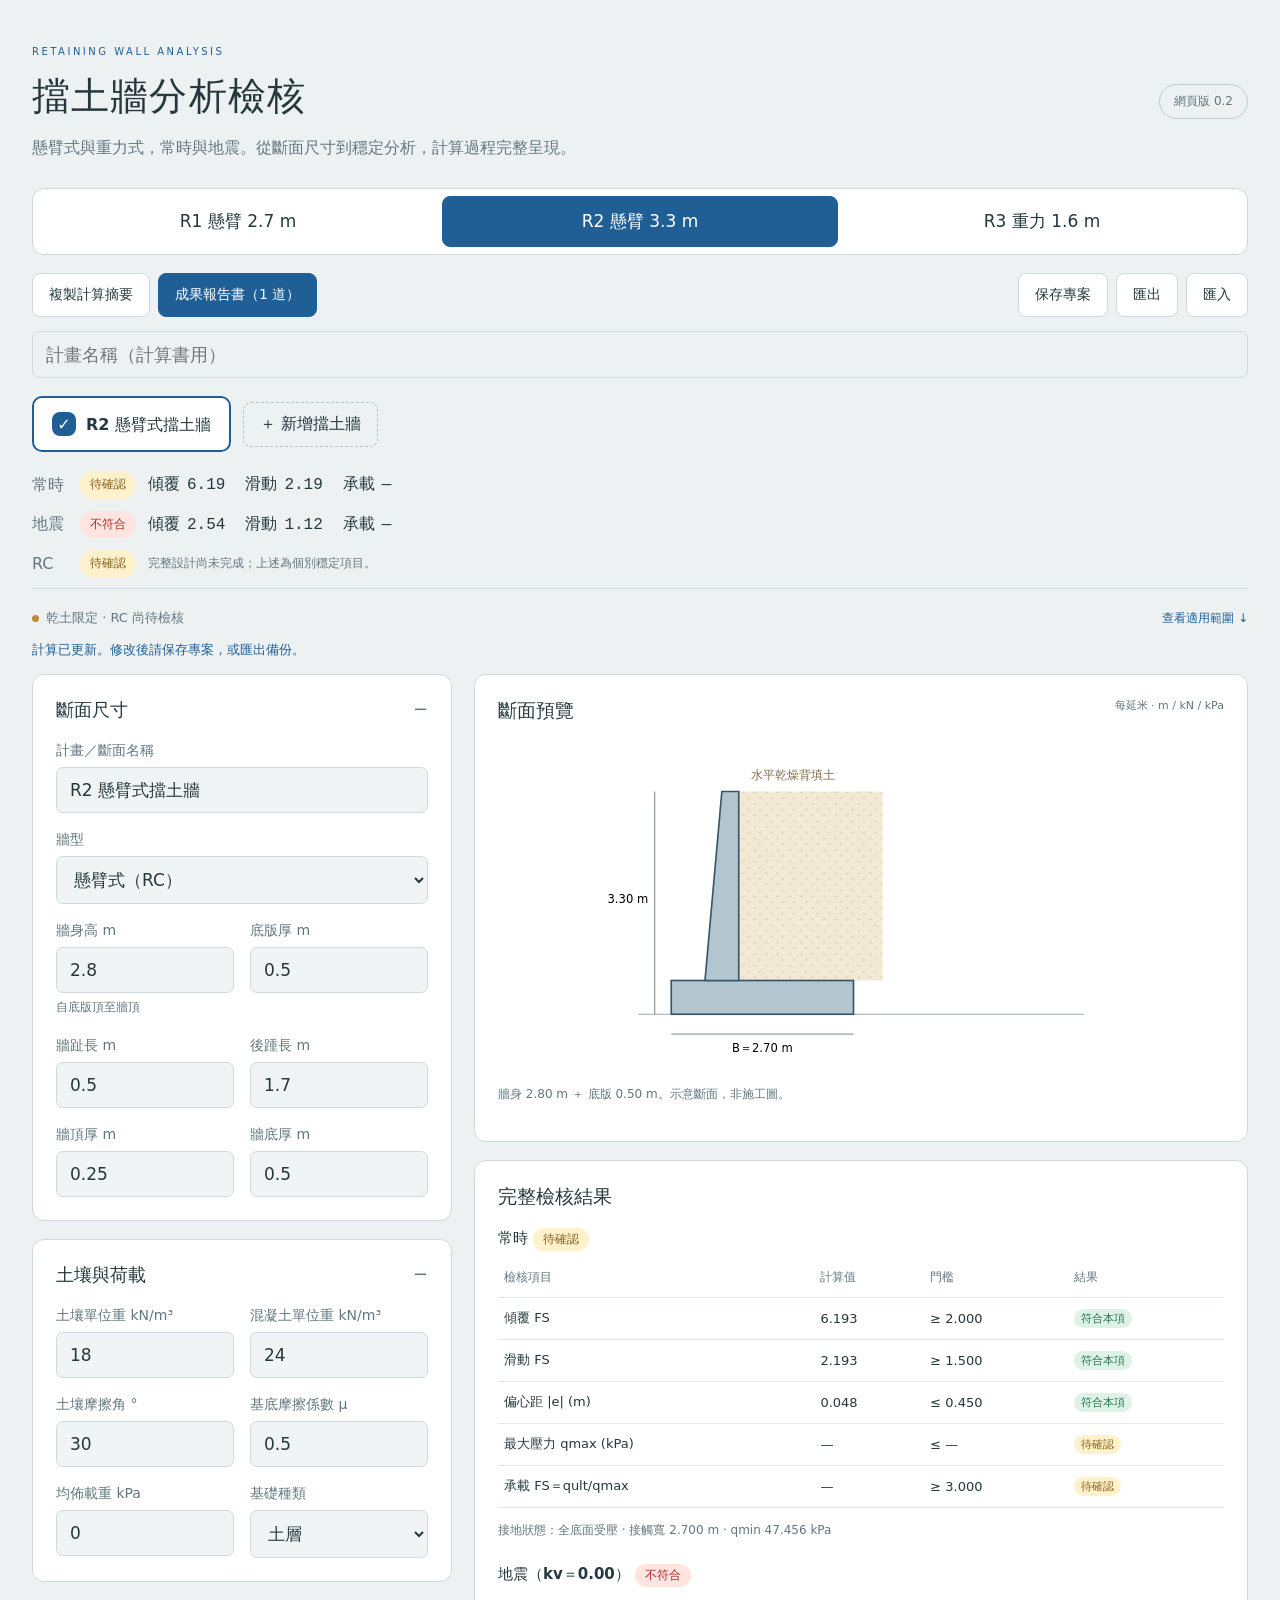
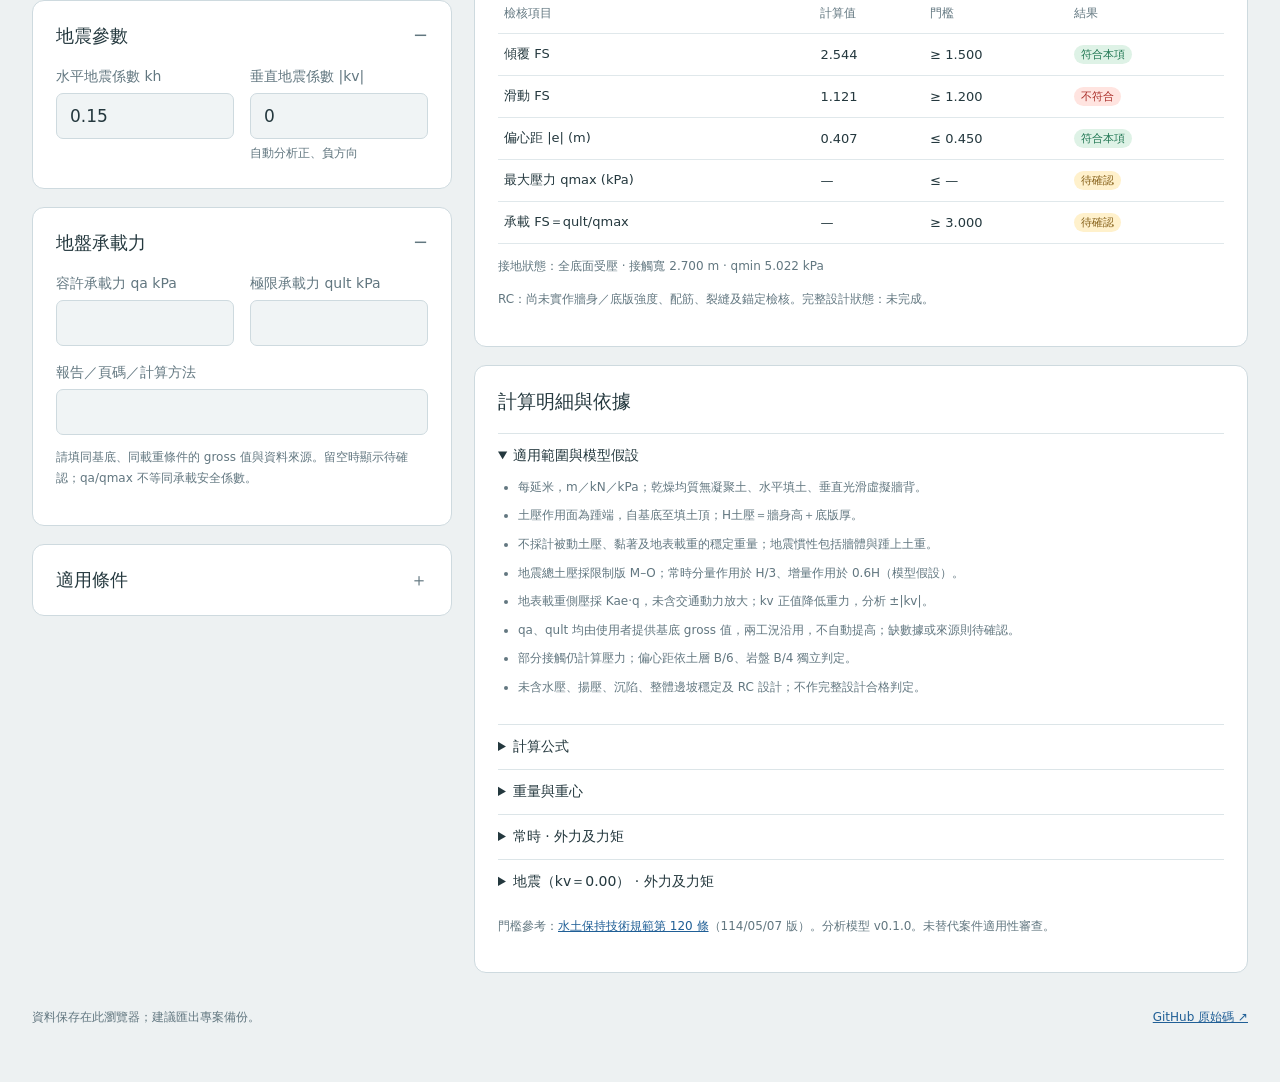
==== browser/index.html @ f776d481 "Add standalone browser app with calculation parity checks and printable reports" ====
<!doctype html>
<html lang="zh-Hant">
<head>
<meta charset="utf-8"><meta name="viewport" content="width=device-width,initial-scale=1">
<meta name="description" content="擋土牆分析檢核：懸臂式、重力式，常時及地震穩定分析。支援斷面預覽、專案保存與計算報告。">
<meta name="theme-color" content="#205f96"><title>擋土牆分析檢核</title><link rel="stylesheet" href="style.css">
</head>
<body>
<main>
<header><div><span class="eyebrow">RETAINING WALL ANALYSIS</span><h1>擋土牆分析檢核</h1><p>懸臂式與重力式，常時與地震。從斷面尺寸到穩定分析，計算過程完整呈現。</p></div><span class="version">網頁版 0.2</span></header>
<div id="workspace">
<nav id="tabs" aria-label="擋土牆斷面"></nav>
<section class="toolbar" aria-label="專案操作"><button id="copy">複製計算摘要</button><button id="report" class="primary">成果報告書（1 道）</button><span class="spacer"></span><button id="save">保存專案</button><button id="export">匯出</button><button id="import-button">匯入</button><input id="import" type="file" accept="application/json,.json" hidden></section>
<label class="project-label"><span class="sr-only">計畫名稱</span><input id="project" maxlength="200" placeholder="計畫名稱（計算書用）"></label>
<section class="sectionbar"><span id="selected-name">R2 懸臂式擋土牆</span><button id="add">＋ 新增擋土牆</button></section>
<section id="overview" aria-label="檢核摘要" aria-live="polite"></section>
<div class="model-note"><span class="dot"></span>乾土限定 · RC 尚待檢核 <button id="scope-link">查看適用範圍 ↓</button></div>
<p id="message" role="status"></p>
<div class="layout">
<section class="inputs" aria-label="輸入參數"><form id="form"></form></section>
<section class="output">
<article class="card drawing"><div class="cardhead"><h2>斷面預覽</h2><span>每延米 · m / kN / kPa</span></div><svg id="section" viewBox="0 0 600 400" role="img" aria-label="擋土牆斷面預覽"></svg><p id="geometry" class="footnote"></p></article>
<article class="card"><h2>完整檢核結果</h2><div id="results"></div></article>
<article class="card" id="scope"><h2>計算明細與依據</h2><div id="details"></div></article>
</section>
</div></div>
<section id="report-panel" hidden><div class="report-tools"><button id="back">← 返回分析</button><button id="print" class="primary">列印／另存 PDF</button></div><article id="report-document"></article></section>
<footer><span>資料保存在此瀏覽器；建議匯出專案備份。</span><a href="https://github.com/davida02617/-RetainingWall-Analysis" target="_blank" rel="noopener">GitHub 原始碼 ↗</a></footer>
<noscript>請啟用 JavaScript 才能執行分析。</noscript>
</main>
<script type="module" src="app.mjs"></script>
</body></html>
---- browser/style.css ----
:root{font-family:system-ui,-apple-system,"Microsoft JhengHei",sans-serif;color:#24383e;background:#edf1f2;--blue:#205f96;--muted:#627780;--border:#cedadf;font-synthesis:none}*{box-sizing:border-box}body{margin:0}main{max-width:1340px;margin:auto;padding:40px 32px}header{display:flex;justify-content:space-between;align-items:center;margin-bottom:26px}h1{font-family:Georgia,"Noto Serif TC","PMingLiU",serif;font-size:38px;letter-spacing:.03em;margin:12px 0}h2{font-size:19px;margin:0 0 18px}h3{font-size:17px}p{line-height:1.75}.eyebrow{font-size:10px;letter-spacing:2.5px;color:var(--blue)}header p{max-width:850px;color:var(--muted);margin:0;font-size:16px}.version{white-space:nowrap;border:1px solid #b9cdd4;padding:8px 14px;border-radius:30px;font-size:12px;color:var(--muted)}nav{display:flex;gap:6px;background:white;border:1px solid var(--border);border-radius:12px;padding:7px;overflow-x:auto}button{font:inherit;border:1px solid var(--border);border-radius:8px;background:white;color:inherit;cursor:pointer;padding:11px 16px;transition:background .15s;min-height:44px}button:hover{background:#e5eef4}button.active,button.primary{background:var(--blue);border-color:var(--blue);color:white}button.active:hover,button.primary:hover{background:#174e7c}nav button{white-space:nowrap;border-color:transparent;flex:1;font-size:17px;padding:13px 20px}button:disabled{opacity:.5;cursor:wait}.toolbar{display:flex;flex-wrap:wrap;gap:8px;margin:18px 0 14px}.spacer{flex:1}.toolbar button{font-size:14px}.project-label input{background:transparent;font-size:18px}.sectionbar{display:flex;align-items:center;gap:12px;flex-wrap:wrap;margin:18px 0}.sectionbar>span{font-weight:650;background:white;padding:14px 18px;border:2px solid var(--blue);border-radius:10px}.sectionbar>span:before{content:'✓';display:inline-grid;place-items:center;background:var(--blue);color:white;width:24px;height:24px;border-radius:8px;margin-right:10px}.sectionbar button{border:1px dashed #b1c4cd;background:transparent}.overview-row{display:flex;align-items:center;gap:12px;flex-wrap:wrap;line-height:1.8;font-size:16px;margin:10px 0}.overview-title{color:var(--muted);min-width:36px}.metrics{display:flex;gap:20px;flex-wrap:wrap}.metric b{font-family:ui-monospace,monospace;font-weight:500;margin-left:7px}.badge{border-radius:20px;padding:3px 10px;font-size:12px;display:inline-block;white-space:nowrap;font-weight:600}.pass{background:#def2e6;color:#1e7551}.fail{background:#ffe4e0;color:#a92d28}.pending,.unsupported{background:#fff1cc;color:#856019}.model-note{border-top:1px solid var(--border);padding:14px 0 0;color:var(--muted);font-size:13px;display:flex;align-items:center;gap:7px}.dot{background:#ba8c37;width:7px;height:7px;border-radius:50%}.model-note button{border:0;background:transparent;padding:0;margin-left:auto;min-height:30px;font-size:12px;color:var(--blue)}#message{font-size:13px;color:var(--blue);min-height:23px;margin:6px 0 12px}.layout{display:grid;grid-template-columns:minmax(330px,420px) minmax(0,1fr);gap:22px;align-items:start}.card,.input-group{background:white;border:1px solid var(--border);border-radius:12px;margin:0 0 18px;padding:23px}.input-group>summary{font-size:18px;font-weight:650;cursor:pointer;list-style:none;display:flex;justify-content:space-between}.input-group>summary:after{content:'＋';font-weight:400;color:var(--muted)}.input-group[open]>summary:after{content:'−'}.input-group[open]>summary{margin-bottom:20px}.fields{display:grid;grid-template-columns:1fr 1fr;gap:18px 16px}label{display:block;color:var(--muted);font-size:14px}label.wide{grid-column:1/-1}input,select{width:100%;padding:12px 13px;font:inherit;font-size:17px;color:#24383e;background:#f0f4f5;border:1px solid var(--border);border-radius:7px;min-height:46px}label input,label select{display:block;margin-top:7px}input:focus,select:focus,button:focus-visible,summary:focus-visible{outline:2px solid #4f8cb8;outline-offset:2px}small,.footnote{font-size:12px;color:var(--muted);line-height:1.8}.field-hint{display:block;margin-top:4px}.cardhead{display:flex;justify-content:space-between;gap:10px}.cardhead span{font-size:11px;color:var(--muted)}svg{width:100%;max-height:330px;display:block}table{width:100%;border-collapse:collapse;font-size:13px;font-variant-numeric:tabular-nums}td,th{text-align:left;border-bottom:1px solid #e0e8eb;padding:11px 6px}th{font-weight:500;color:var(--muted);font-size:12px}td .badge{font-size:11px;padding:2px 7px}.case{font-size:15px;font-weight:650;margin:22px 0 7px}.case:first-child{margin-top:0}.detail{border-top:1px solid #dce5e8;padding:13px 0}.detail>summary{cursor:pointer;font-size:14px}.detail pre{font-size:12px;white-space:pre-wrap;line-height:1.9;overflow-wrap:anywhere}.assumptions{padding-left:20px}.assumptions li{margin:7px 0}footer{display:flex;justify-content:space-between;gap:15px;flex-wrap:wrap;font-size:12px;color:var(--muted);padding:18px 0}a{color:var(--blue)}.sr-only{position:absolute;clip:rect(0,0,0,0);width:1px;height:1px;overflow:hidden}#report-document{background:white;border:1px solid var(--border);padding:36px;max-width:900px;margin:auto}.report-tools{display:flex;gap:10px;margin:0 auto 20px;max-width:900px}.report-block{margin:26px 0;break-inside:avoid}#report-document h2{font-size:24px}#report-document h3{border-bottom:2px solid #b3c8d1;padding-bottom:10px}.report-meta{font-size:13px;color:var(--muted)}[hidden]{display:none!important}@media(max-width:900px){main{padding:25px 20px}.layout{grid-template-columns:1fr 1.15fr;gap:15px}.card,.input-group{padding:18px}.version{display:none}}@media(max-width:720px){main{padding:22px 15px}header{margin-bottom:22px}h1{font-size:30px}header p{font-size:14px}.eyebrow{display:none}.layout{grid-template-columns:1fr}nav button{font-size:15px;padding:11px 9px}.toolbar button{font-size:13px;padding:10px 12px}.toolbar .spacer{display:none}.toolbar #save{margin-left:auto}.toolbar #copy,.toolbar #report{flex:1 0 auto}.sectionbar{gap:8px}.sectionbar>span{font-size:14px;padding:11px}.sectionbar button{font-size:14px;padding:10px}.overview-row{gap:8px;font-size:14px}.metrics{gap:12px}.metric b{margin-left:4px}#report-document{padding:20px 15px}.card,.input-group{padding:21px}.model-note{flex-wrap:wrap}.fields{gap:19px 14px}}@media(max-width:360px){.metrics{gap:8px;font-size:12px}.card,.input-group{padding:16px}.toolbar button{font-size:12px}}@media print{@page{size:A4;margin:15mm}body{background:white}main{padding:0;max-width:none}header,footer,.report-tools,#workspace{display:none!important}#report-panel{display:block!important}#report-document{border:0;padding:0;max-width:none}#report-document p{font-size:11px}table{font-size:11px}td,th{padding:7px 5px}h3{break-after:avoid}.report-block{break-inside:avoid}.badge{font-size:10px}a{color:inherit;text-decoration:none}}
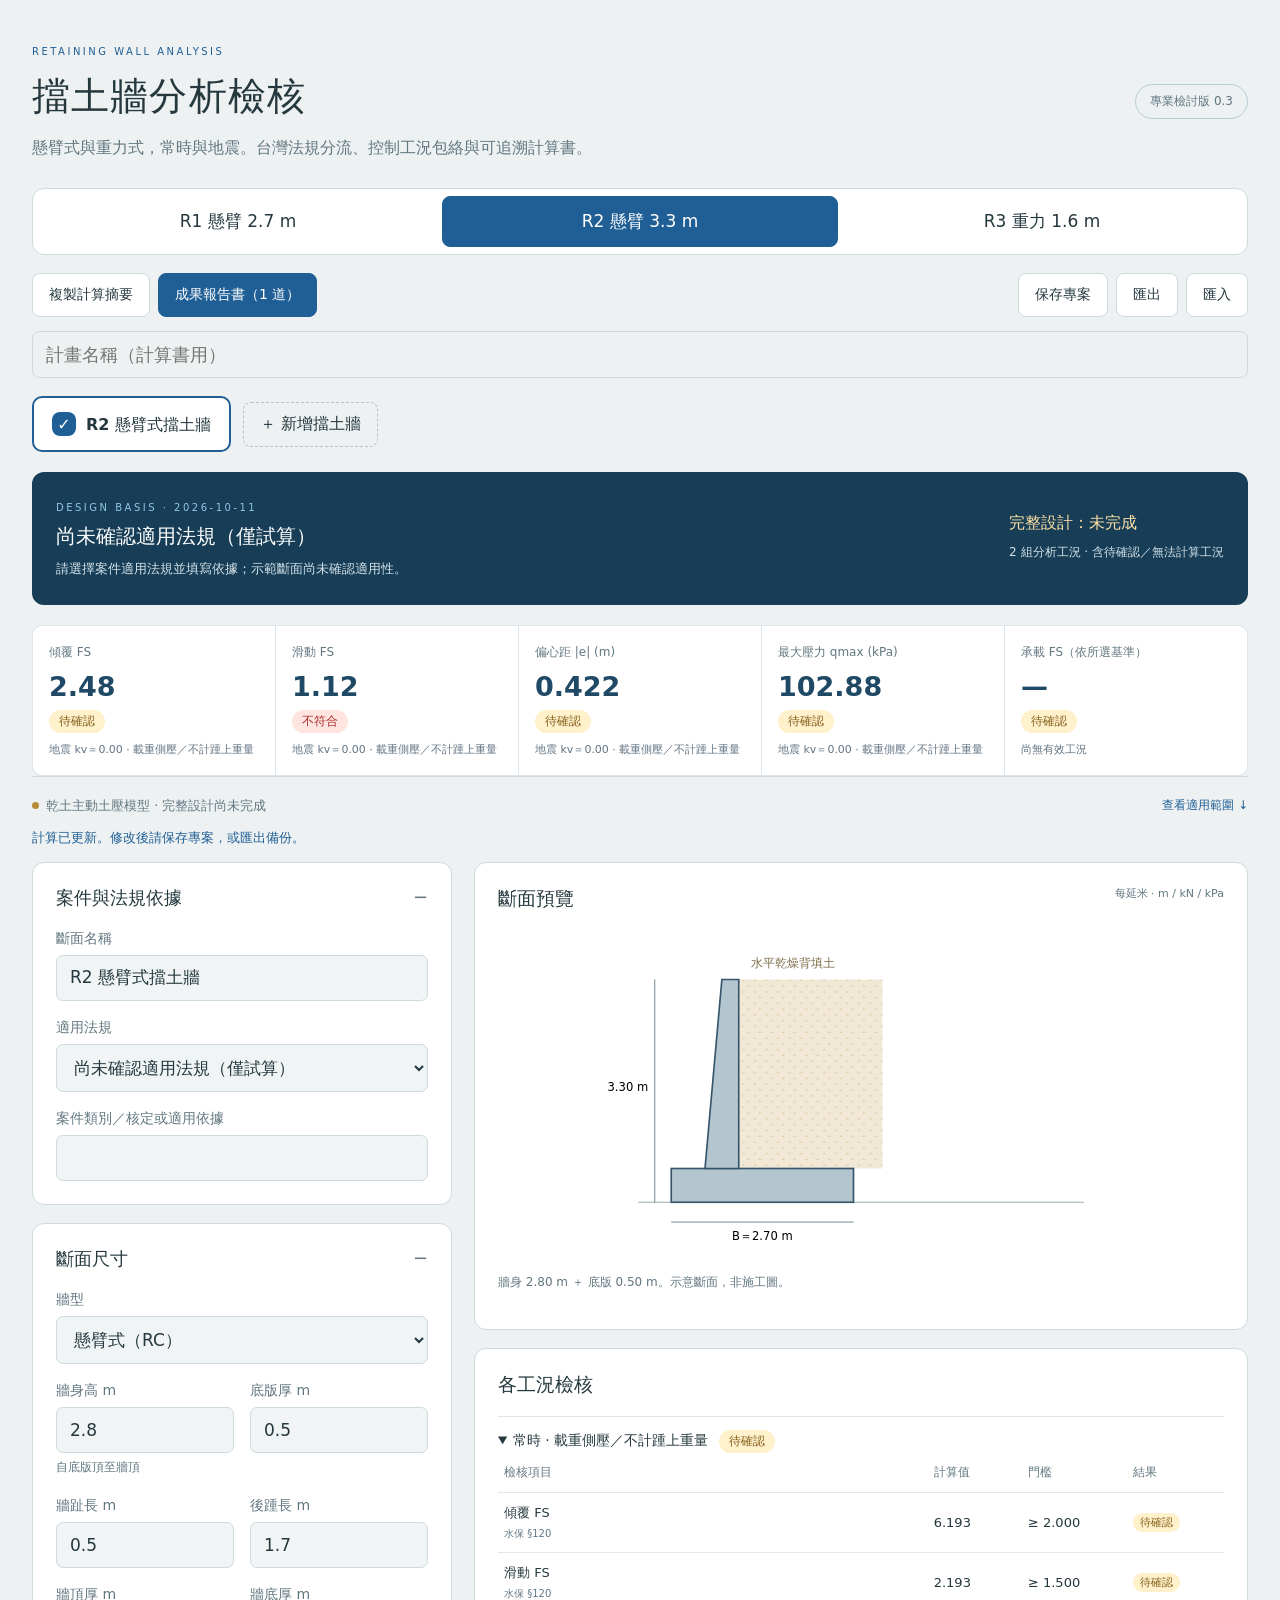
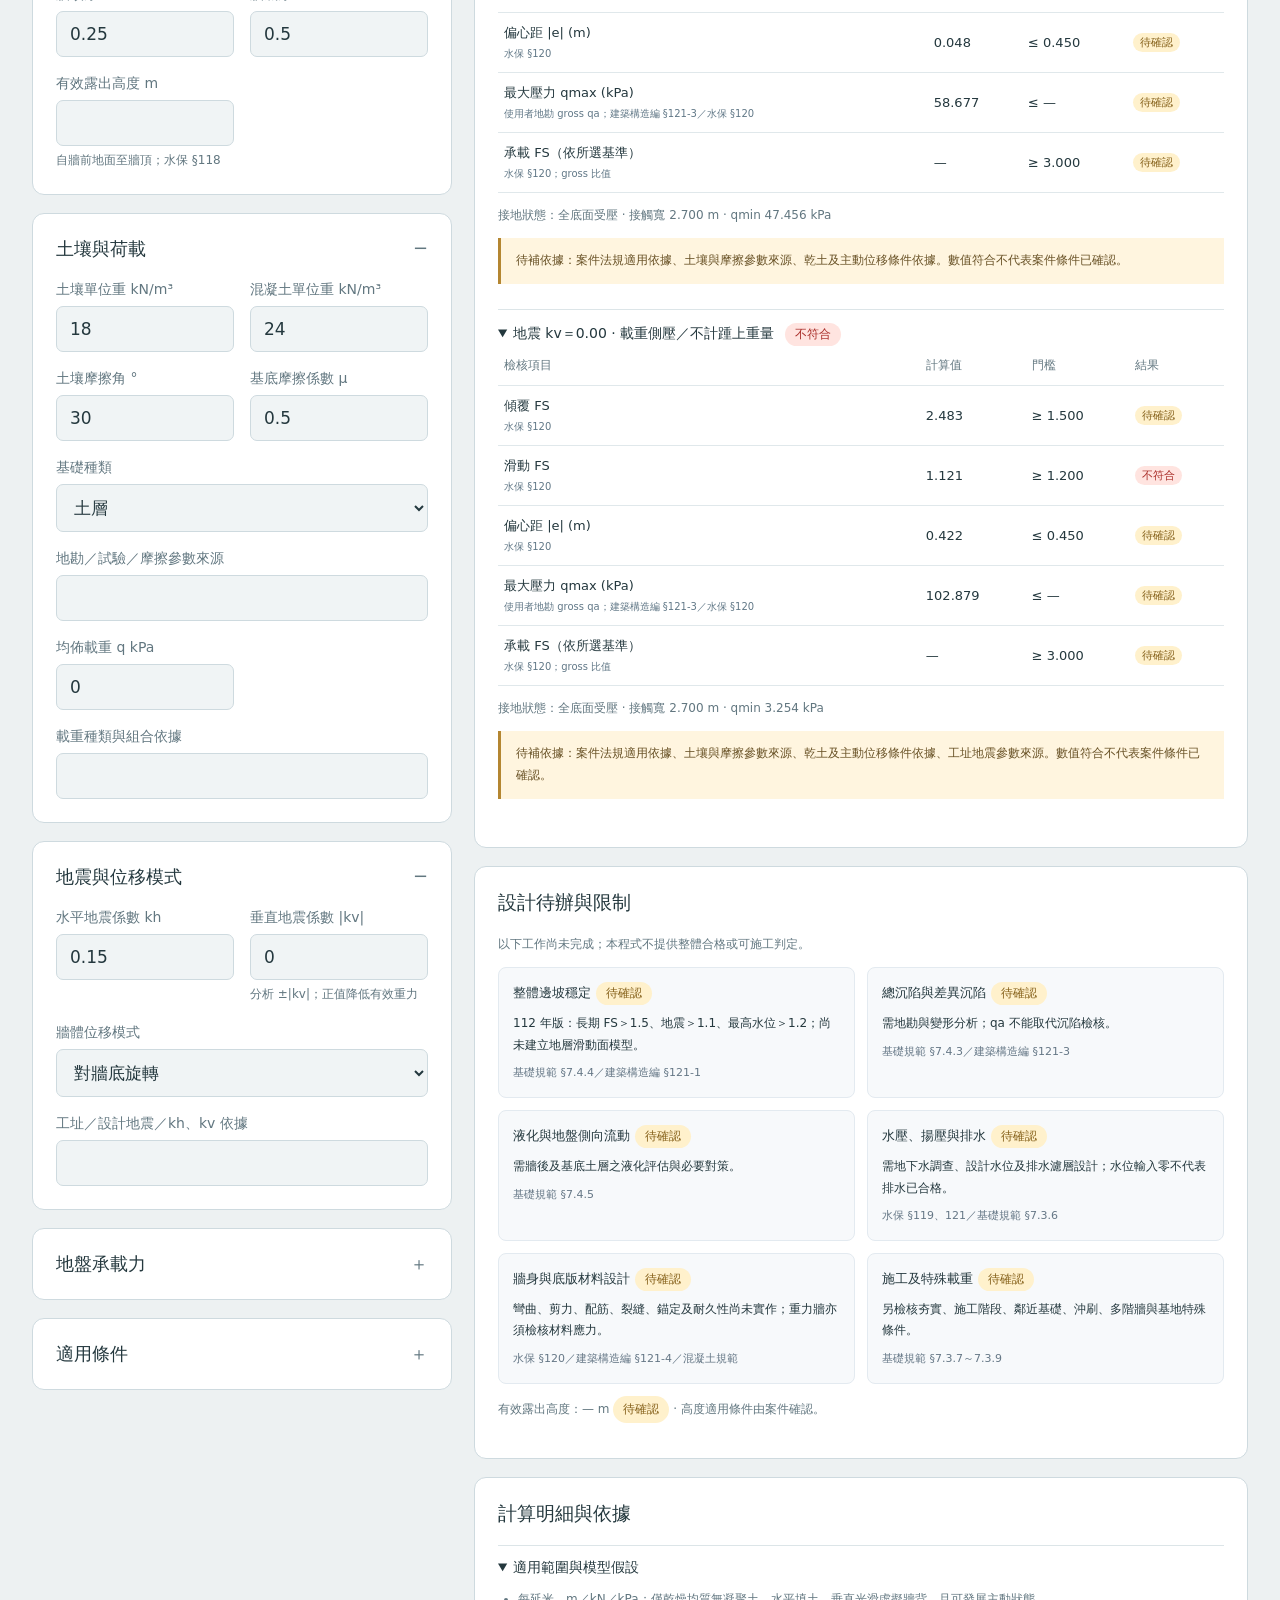
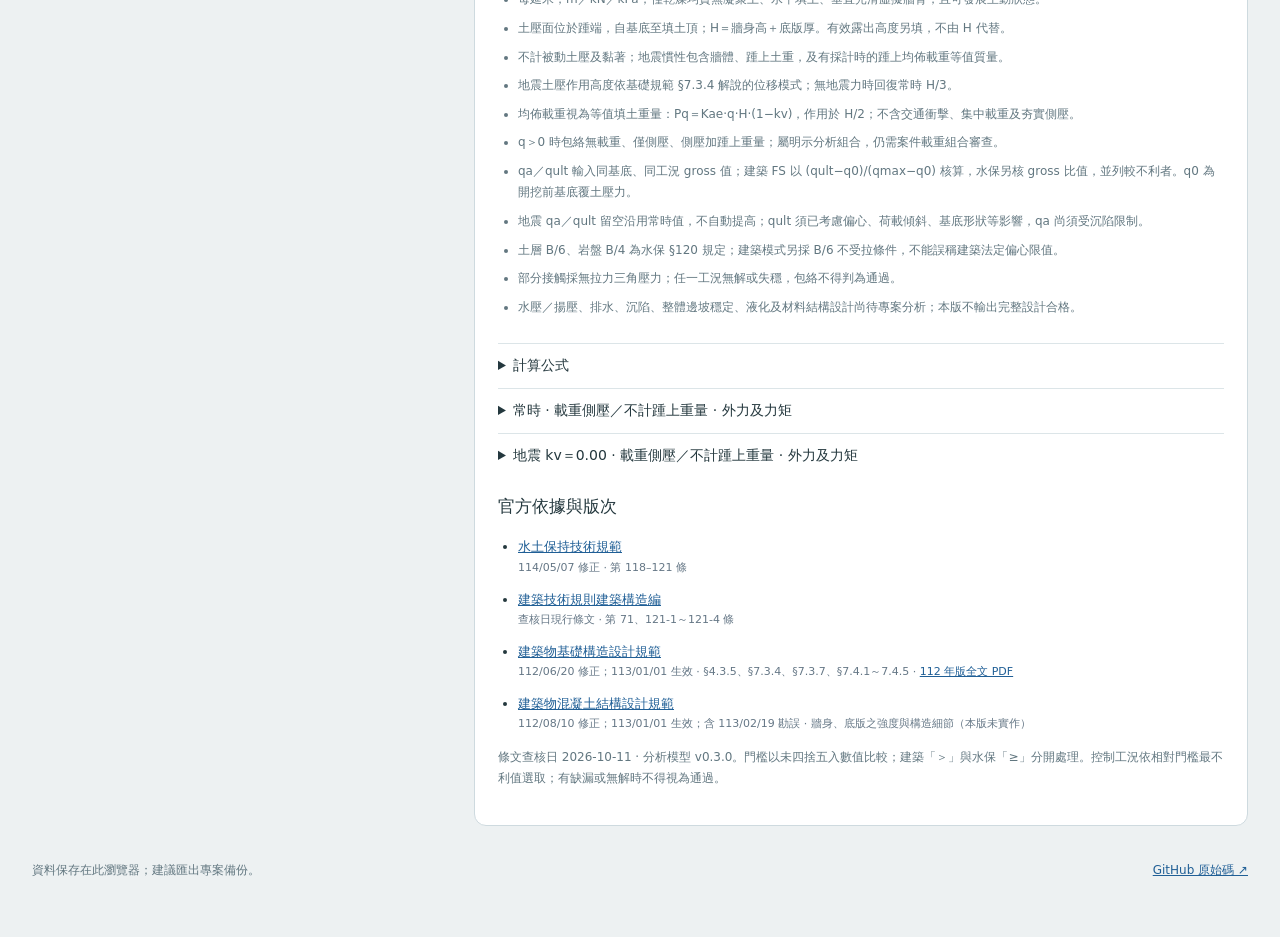
==== commit bd638e30: "Review Taiwan regulations and upgrade stability analysis to v0.3 Separate SWC and 112-year building " ====
--- a/browser/index.html
+++ b/browser/index.html
@@ -7,20 +7,22 @@
 </head>
 <body>
 <main>
-<header><div><span class="eyebrow">RETAINING WALL ANALYSIS</span><h1>擋土牆分析檢核</h1><p>懸臂式與重力式，常時與地震。從斷面尺寸到穩定分析，計算過程完整呈現。</p></div><span class="version">網頁版 0.2</span></header>
+<header><div><span class="eyebrow">RETAINING WALL ANALYSIS</span><h1>擋土牆分析檢核</h1><p>懸臂式與重力式，常時與地震。台灣法規分流、控制工況包絡與可追溯計算書。</p></div><span class="version">專業檢討版 0.3</span></header>
 <div id="workspace">
 <nav id="tabs" aria-label="擋土牆斷面"></nav>
 <section class="toolbar" aria-label="專案操作"><button id="copy">複製計算摘要</button><button id="report" class="primary">成果報告書（1 道）</button><span class="spacer"></span><button id="save">保存專案</button><button id="export">匯出</button><button id="import-button">匯入</button><input id="import" type="file" accept="application/json,.json" hidden></section>
 <label class="project-label"><span class="sr-only">計畫名稱</span><input id="project" maxlength="200" placeholder="計畫名稱（計算書用）"></label>
 <section class="sectionbar"><span id="selected-name">R2 懸臂式擋土牆</span><button id="add">＋ 新增擋土牆</button></section>
+<section id="regulation-summary" class="regulation-summary" aria-live="polite"></section>
 <section id="overview" aria-label="檢核摘要" aria-live="polite"></section>
-<div class="model-note"><span class="dot"></span>乾土限定 · RC 尚待檢核 <button id="scope-link">查看適用範圍 ↓</button></div>
+<div class="model-note"><span class="dot"></span>乾土主動土壓模型 · 完整設計尚未完成 <button id="scope-link">查看適用範圍 ↓</button></div>
 <p id="message" role="status"></p>
 <div class="layout">
 <section class="inputs" aria-label="輸入參數"><form id="form"></form></section>
 <section class="output">
 <article class="card drawing"><div class="cardhead"><h2>斷面預覽</h2><span>每延米 · m / kN / kPa</span></div><svg id="section" viewBox="0 0 600 400" role="img" aria-label="擋土牆斷面預覽"></svg><p id="geometry" class="footnote"></p></article>
-<article class="card"><h2>完整檢核結果</h2><div id="results"></div></article>
+<article class="card"><h2>各工況檢核</h2><div id="results"></div></article>
+<article class="card"><h2>設計待辦與限制</h2><div id="review-list"></div></article>
 <article class="card" id="scope"><h2>計算明細與依據</h2><div id="details"></div></article>
 </section>
 </div></div>
--- a/browser/style.css
+++ b/browser/style.css
@@ -1 +1,6 @@
 :root{font-family:system-ui,-apple-system,"Microsoft JhengHei",sans-serif;color:#24383e;background:#edf1f2;--blue:#205f96;--muted:#627780;--border:#cedadf;font-synthesis:none}*{box-sizing:border-box}body{margin:0}main{max-width:1340px;margin:auto;padding:40px 32px}header{display:flex;justify-content:space-between;align-items:center;margin-bottom:26px}h1{font-family:Georgia,"Noto Serif TC","PMingLiU",serif;font-size:38px;letter-spacing:.03em;margin:12px 0}h2{font-size:19px;margin:0 0 18px}h3{font-size:17px}p{line-height:1.75}.eyebrow{font-size:10px;letter-spacing:2.5px;color:var(--blue)}header p{max-width:850px;color:var(--muted);margin:0;font-size:16px}.version{white-space:nowrap;border:1px solid #b9cdd4;padding:8px 14px;border-radius:30px;font-size:12px;color:var(--muted)}nav{display:flex;gap:6px;background:white;border:1px solid var(--border);border-radius:12px;padding:7px;overflow-x:auto}button{font:inherit;border:1px solid var(--border);border-radius:8px;background:white;color:inherit;cursor:pointer;padding:11px 16px;transition:background .15s;min-height:44px}button:hover{background:#e5eef4}button.active,button.primary{background:var(--blue);border-color:var(--blue);color:white}button.active:hover,button.primary:hover{background:#174e7c}nav button{white-space:nowrap;border-color:transparent;flex:1;font-size:17px;padding:13px 20px}button:disabled{opacity:.5;cursor:wait}.toolbar{display:flex;flex-wrap:wrap;gap:8px;margin:18px 0 14px}.spacer{flex:1}.toolbar button{font-size:14px}.project-label input{background:transparent;font-size:18px}.sectionbar{display:flex;align-items:center;gap:12px;flex-wrap:wrap;margin:18px 0}.sectionbar>span{font-weight:650;background:white;padding:14px 18px;border:2px solid var(--blue);border-radius:10px}.sectionbar>span:before{content:'✓';display:inline-grid;place-items:center;background:var(--blue);color:white;width:24px;height:24px;border-radius:8px;margin-right:10px}.sectionbar button{border:1px dashed #b1c4cd;background:transparent}.overview-row{display:flex;align-items:center;gap:12px;flex-wrap:wrap;line-height:1.8;font-size:16px;margin:10px 0}.overview-title{color:var(--muted);min-width:36px}.metrics{display:flex;gap:20px;flex-wrap:wrap}.metric b{font-family:ui-monospace,monospace;font-weight:500;margin-left:7px}.badge{border-radius:20px;padding:3px 10px;font-size:12px;display:inline-block;white-space:nowrap;font-weight:600}.pass{background:#def2e6;color:#1e7551}.fail{background:#ffe4e0;color:#a92d28}.pending,.unsupported{background:#fff1cc;color:#856019}.model-note{border-top:1px solid var(--border);padding:14px 0 0;color:var(--muted);font-size:13px;display:flex;align-items:center;gap:7px}.dot{background:#ba8c37;width:7px;height:7px;border-radius:50%}.model-note button{border:0;background:transparent;padding:0;margin-left:auto;min-height:30px;font-size:12px;color:var(--blue)}#message{font-size:13px;color:var(--blue);min-height:23px;margin:6px 0 12px}.layout{display:grid;grid-template-columns:minmax(330px,420px) minmax(0,1fr);gap:22px;align-items:start}.card,.input-group{background:white;border:1px solid var(--border);border-radius:12px;margin:0 0 18px;padding:23px}.input-group>summary{font-size:18px;font-weight:650;cursor:pointer;list-style:none;display:flex;justify-content:space-between}.input-group>summary:after{content:'＋';font-weight:400;color:var(--muted)}.input-group[open]>summary:after{content:'−'}.input-group[open]>summary{margin-bottom:20px}.fields{display:grid;grid-template-columns:1fr 1fr;gap:18px 16px}label{display:block;color:var(--muted);font-size:14px}label.wide{grid-column:1/-1}input,select{width:100%;padding:12px 13px;font:inherit;font-size:17px;color:#24383e;background:#f0f4f5;border:1px solid var(--border);border-radius:7px;min-height:46px}label input,label select{display:block;margin-top:7px}input:focus,select:focus,button:focus-visible,summary:focus-visible{outline:2px solid #4f8cb8;outline-offset:2px}small,.footnote{font-size:12px;color:var(--muted);line-height:1.8}.field-hint{display:block;margin-top:4px}.cardhead{display:flex;justify-content:space-between;gap:10px}.cardhead span{font-size:11px;color:var(--muted)}svg{width:100%;max-height:330px;display:block}table{width:100%;border-collapse:collapse;font-size:13px;font-variant-numeric:tabular-nums}td,th{text-align:left;border-bottom:1px solid #e0e8eb;padding:11px 6px}th{font-weight:500;color:var(--muted);font-size:12px}td .badge{font-size:11px;padding:2px 7px}.case{font-size:15px;font-weight:650;margin:22px 0 7px}.case:first-child{margin-top:0}.detail{border-top:1px solid #dce5e8;padding:13px 0}.detail>summary{cursor:pointer;font-size:14px}.detail pre{font-size:12px;white-space:pre-wrap;line-height:1.9;overflow-wrap:anywhere}.assumptions{padding-left:20px}.assumptions li{margin:7px 0}footer{display:flex;justify-content:space-between;gap:15px;flex-wrap:wrap;font-size:12px;color:var(--muted);padding:18px 0}a{color:var(--blue)}.sr-only{position:absolute;clip:rect(0,0,0,0);width:1px;height:1px;overflow:hidden}#report-document{background:white;border:1px solid var(--border);padding:36px;max-width:900px;margin:auto}.report-tools{display:flex;gap:10px;margin:0 auto 20px;max-width:900px}.report-block{margin:26px 0;break-inside:avoid}#report-document h2{font-size:24px}#report-document h3{border-bottom:2px solid #b3c8d1;padding-bottom:10px}.report-meta{font-size:13px;color:var(--muted)}[hidden]{display:none!important}@media(max-width:900px){main{padding:25px 20px}.layout{grid-template-columns:1fr 1.15fr;gap:15px}.card,.input-group{padding:18px}.version{display:none}}@media(max-width:720px){main{padding:22px 15px}header{margin-bottom:22px}h1{font-size:30px}header p{font-size:14px}.eyebrow{display:none}.layout{grid-template-columns:1fr}nav button{font-size:15px;padding:11px 9px}.toolbar button{font-size:13px;padding:10px 12px}.toolbar .spacer{display:none}.toolbar #save{margin-left:auto}.toolbar #copy,.toolbar #report{flex:1 0 auto}.sectionbar{gap:8px}.sectionbar>span{font-size:14px;padding:11px}.sectionbar button{font-size:14px;padding:10px}.overview-row{gap:8px;font-size:14px}.metrics{gap:12px}.metric b{margin-left:4px}#report-document{padding:20px 15px}.card,.input-group{padding:21px}.model-note{flex-wrap:wrap}.fields{gap:19px 14px}}@media(max-width:360px){.metrics{gap:8px;font-size:12px}.card,.input-group{padding:16px}.toolbar button{font-size:12px}}@media print{@page{size:A4;margin:15mm}body{background:white}main{padding:0;max-width:none}header,footer,.report-tools,#workspace{display:none!important}#report-panel{display:block!important}#report-document{border:0;padding:0;max-width:none}#report-document p{font-size:11px}table{font-size:11px}td,th{padding:7px 5px}h3{break-after:avoid}.report-block{break-inside:avoid}.badge{font-size:10px}a{color:inherit;text-decoration:none}}
+/* Professional review: explicit design basis, governing cases and unresolved work. */
+.regulation-summary{display:flex;justify-content:space-between;gap:24px;background:#173e56;color:#fff;border-radius:12px;padding:24px;margin:20px 0}.regulation-summary h2{font-size:20px;margin:8px 0}.regulation-summary p{font-size:13px;color:#d3e1e9;margin:0;max-width:760px}.regulation-summary .eyebrow{color:#91c7e3}.review-state{min-width:185px;font-weight:700;align-self:center;color:#ffe0a5}.review-state small{display:block;font-size:12px;font-weight:400;color:#d3e1e9;margin-top:8px}#overview{display:grid;grid-template-columns:repeat(5,minmax(0,1fr));gap:1px;background:#dce5eb;border:1px solid #dce5eb;border-radius:10px;overflow:hidden}.envelope-item{background:#fff;display:flex;flex-direction:column;gap:8px;padding:16px}.envelope-item strong{font-size:27px;color:#204965;font-variant-numeric:tabular-nums}.envelope-item .badge{align-self:flex-start}.envelope-item small{font-size:11px;line-height:1.6;color:#627483}.basis{display:block;font-size:10px;line-height:1.5;color:#617887;margin-top:4px;max-width:300px}.review-warning{background:#fff5df;border-left:3px solid #b48631;padding:12px 15px;font-size:12px;line-height:1.8;color:#685125}.review-grid{display:grid;grid-template-columns:1fr 1fr;gap:12px}.review-grid>div{padding:14px;background:#f7f9fb;border:1px solid #e3eaf0;border-radius:8px}.review-grid h3{font-size:13px;margin:0 0 8px}.review-grid p{font-size:12px;line-height:1.8;margin:0 0 8px}.review-grid small,.reference-list small{display:block;font-size:11px;color:#657786;line-height:1.7}.reference-list{padding-left:20px;line-height:1.8;font-size:13px}.reference-list li{margin-bottom:10px}summary .badge{margin-left:6px}th,td{overflow-wrap:anywhere}#report-document a{color:#245576}#report-document .review-grid{grid-template-columns:1fr}#report-document section{break-inside:auto}#report-document table tr{break-inside:avoid}
+@media(max-width:1000px){#overview{grid-template-columns:repeat(3,minmax(0,1fr))}.regulation-summary{flex-direction:column;gap:12px}.review-state{align-self:flex-start}.review-grid{grid-template-columns:1fr}}
+@media(max-width:560px){#overview{grid-template-columns:repeat(2,minmax(0,1fr))}.envelope-item{padding:12px}.regulation-summary{padding:18px}.regulation-summary h2{font-size:17px}summary .badge{font-size:10px}}
+@media print{.review-warning{border:1px solid #9e834b;background:none}.review-grid>div{background:none;break-inside:avoid}.reference-list a[href]::after{content:' (' attr(href) ')';font-size:9px;overflow-wrap:anywhere}#report-document h3{break-after:avoid}}
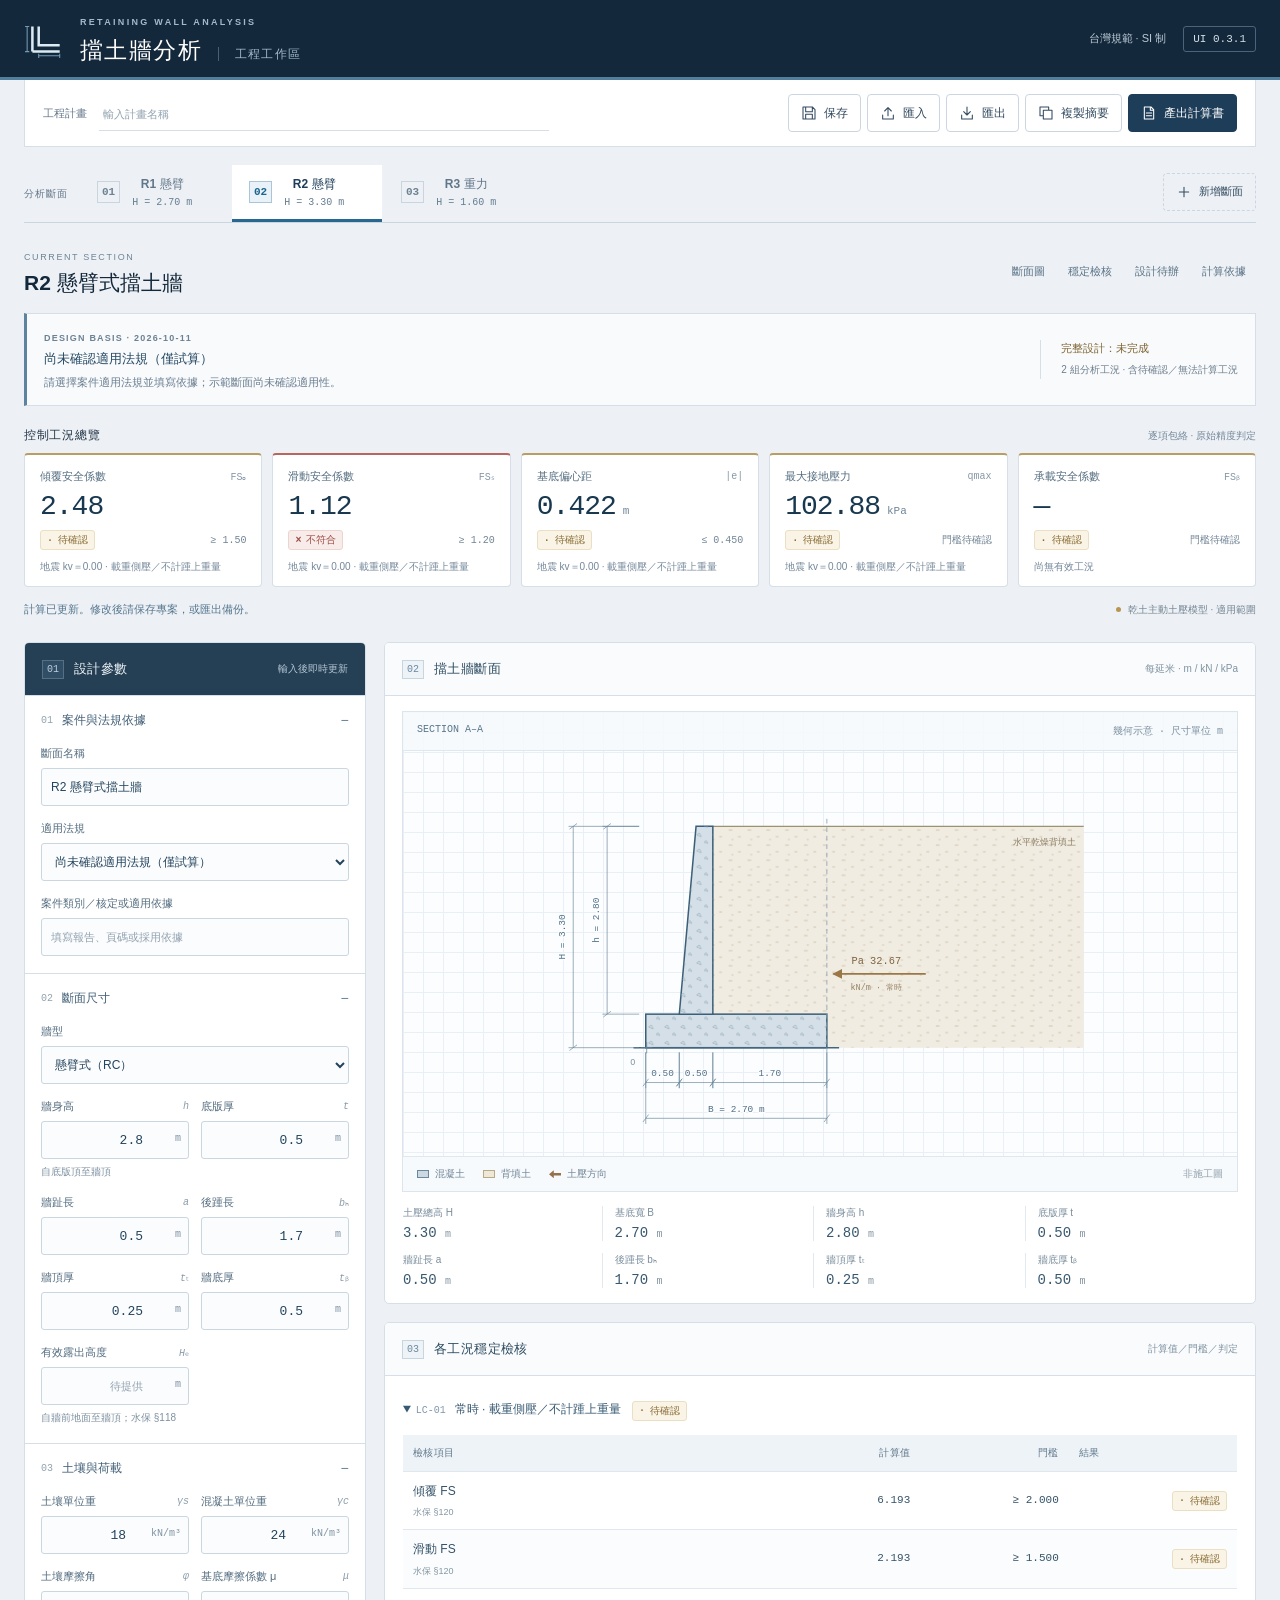
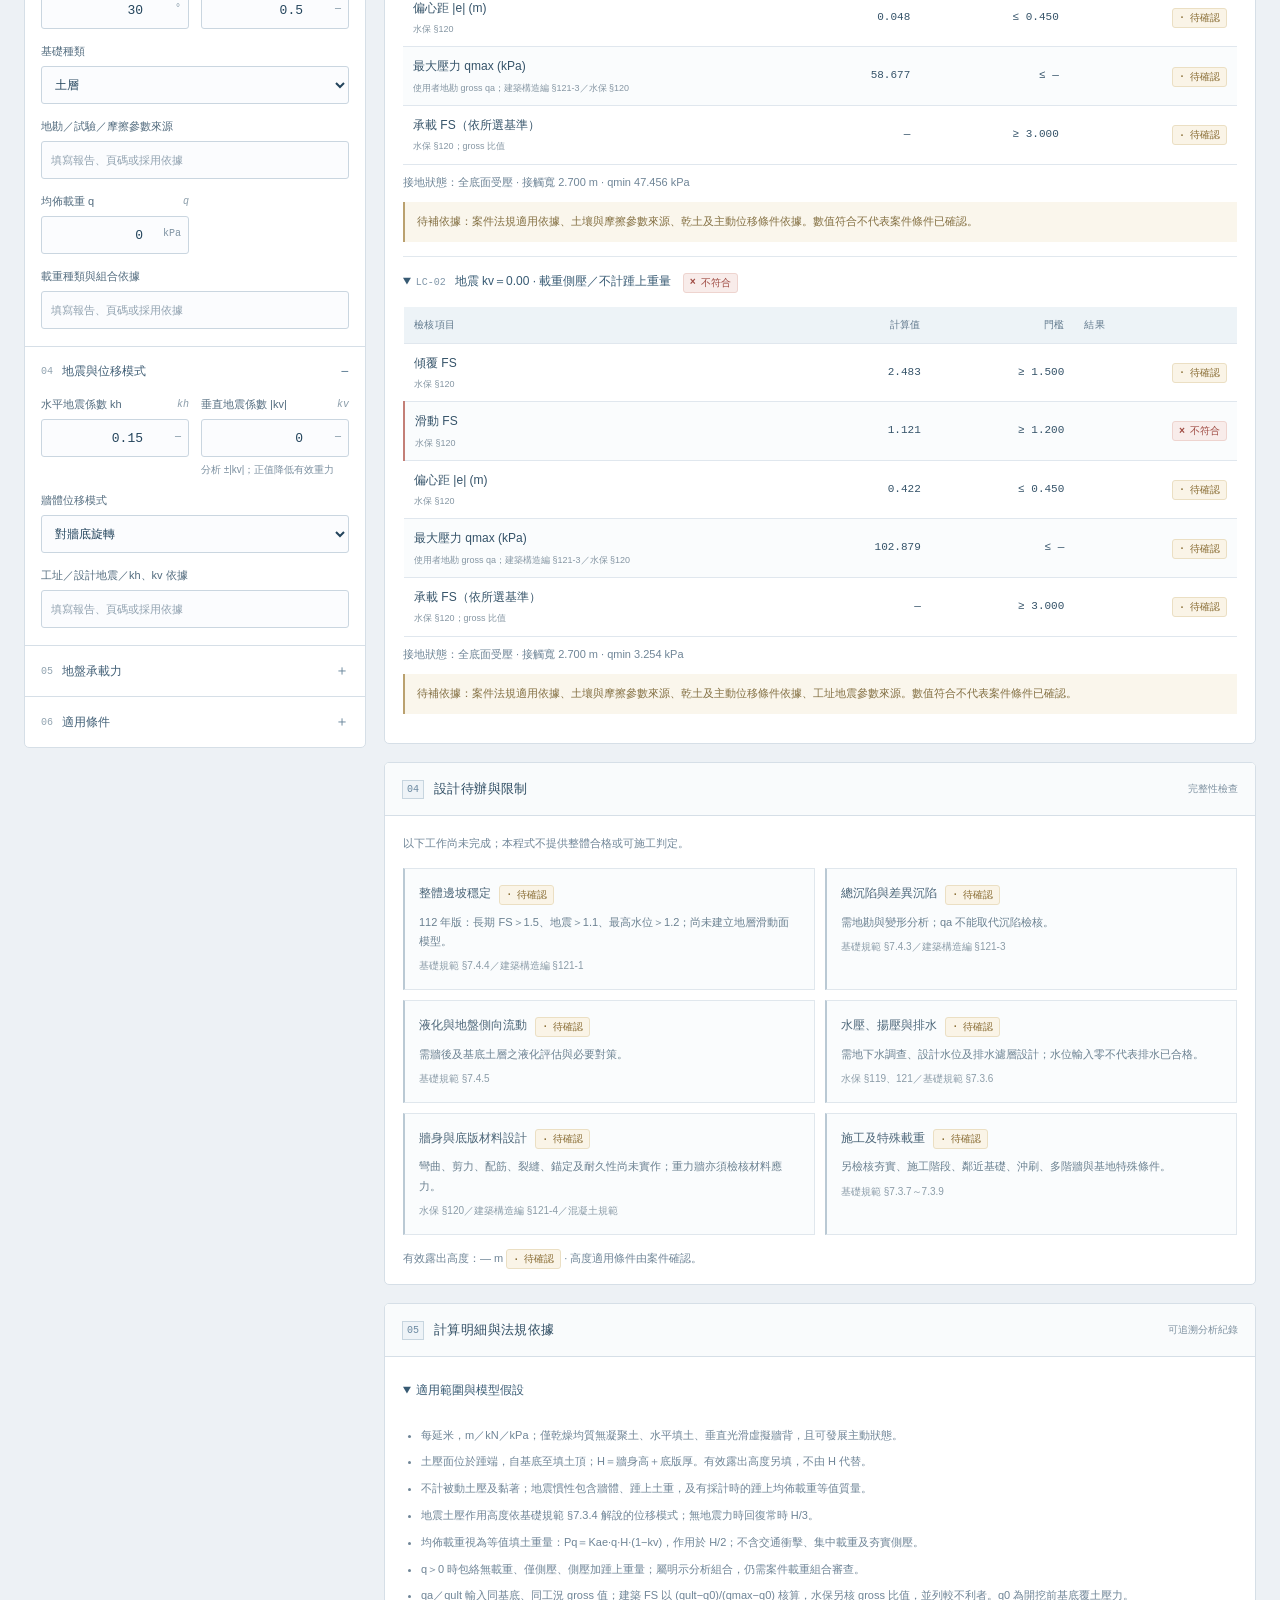
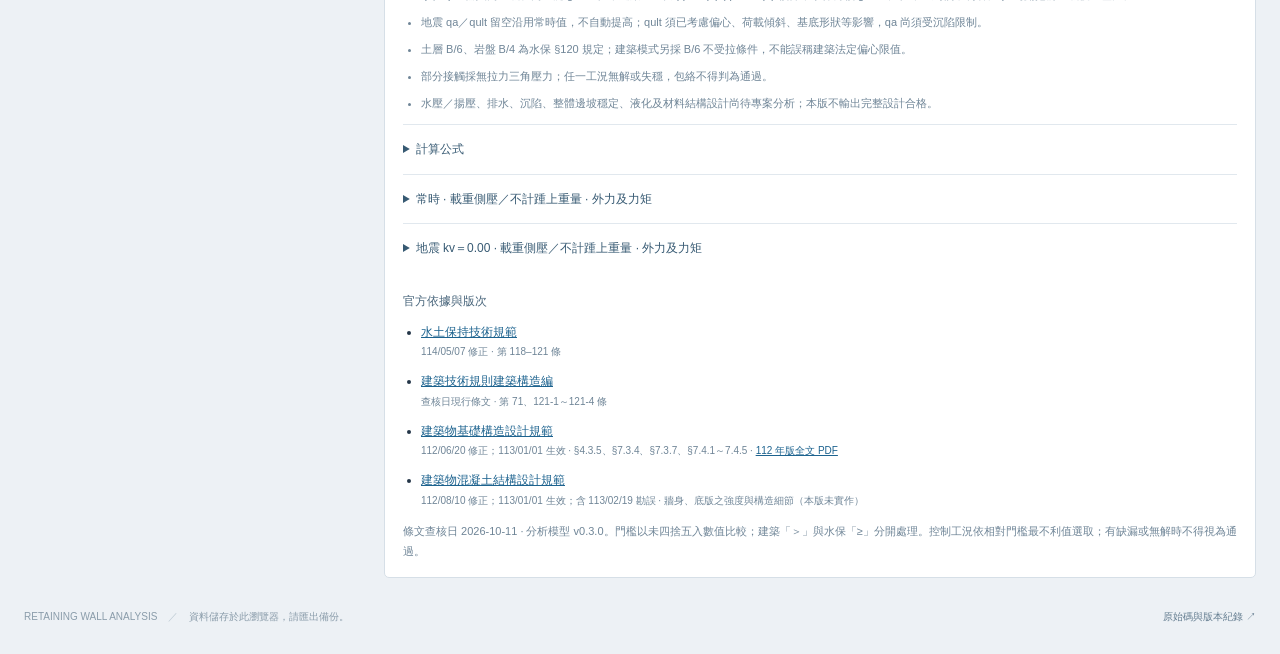
==== commit 479fe03b: "Refine UI into an engineering analysis workspace Add compact project tools, structured parameter fie" ====
--- a/browser/index.html
+++ b/browser/index.html
@@ -2,33 +2,49 @@
 <html lang="zh-Hant">
 <head>
 <meta charset="utf-8"><meta name="viewport" content="width=device-width,initial-scale=1">
-<meta name="description" content="擋土牆分析檢核：懸臂式、重力式，常時及地震穩定分析。支援斷面預覽、專案保存與計算報告。">
-<meta name="theme-color" content="#205f96"><title>擋土牆分析檢核</title><link rel="stylesheet" href="style.css">
+<meta name="description" content="擋土牆工程分析工作區：斷面尺寸、台灣法規依據、常時與地震穩定檢核及可追溯計算書。">
+<meta name="theme-color" content="#14283b"><title>擋土牆分析｜工程工作區</title><link rel="stylesheet" href="style.css">
 </head>
 <body>
+<a class="skip-link" href="#input-panel">跳至輸入參數</a>
+<svg class="icon-library" aria-hidden="true" xmlns="http://www.w3.org/2000/svg"><defs>
+<symbol id="i-save" viewBox="0 0 24 24"><path d="M5 3h12l4 4v14H3V3zM7 3v7h10V3M7 21v-7h10v7"/></symbol>
+<symbol id="i-report" viewBox="0 0 24 24"><path d="M5 3h10l4 4v14H5zM14 3v5h5M8 12h8M8 16h8"/></symbol>
+<symbol id="i-out" viewBox="0 0 24 24"><path d="M12 3v12m-5-5 5 5 5-5M4 15v6h16v-6"/></symbol>
+<symbol id="i-in" viewBox="0 0 24 24"><path d="M12 16V4m-5 5 5-5 5 5M4 15v6h16v-6"/></symbol>
+<symbol id="i-copy" viewBox="0 0 24 24"><path d="M8 8h13v13H8zM16 8V3H3v13h5"/></symbol>
+<symbol id="i-plus" viewBox="0 0 24 24"><path d="M12 5v14M5 12h14"/></symbol>
+</defs></svg>
+<header class="app-header">
+<div class="brand"><svg class="brand-mark" viewBox="0 0 40 40" aria-hidden="true"><path d="M8 32h26M8 8v24M14 8v18h20"/><path class="brand-dim" d="M3 8v24M1 8h4M1 32h4M14 36h20M14 34v4M34 34v4"/></svg><div><span class="eyebrow">RETAINING WALL ANALYSIS</span><h1>擋土牆分析<span>工程工作區</span></h1></div></div>
+<div class="header-meta"><span>台灣規範 · SI 制</span><span class="version">UI 0.3.1</span></div>
+</header>
 <main>
-<header><div><span class="eyebrow">RETAINING WALL ANALYSIS</span><h1>擋土牆分析檢核</h1><p>懸臂式與重力式，常時與地震。台灣法規分流、控制工況包絡與可追溯計算書。</p></div><span class="version">專業檢討版 0.3</span></header>
 <div id="workspace">
-<nav id="tabs" aria-label="擋土牆斷面"></nav>
-<section class="toolbar" aria-label="專案操作"><button id="copy">複製計算摘要</button><button id="report" class="primary">成果報告書（1 道）</button><span class="spacer"></span><button id="save">保存專案</button><button id="export">匯出</button><button id="import-button">匯入</button><input id="import" type="file" accept="application/json,.json" hidden></section>
-<label class="project-label"><span class="sr-only">計畫名稱</span><input id="project" maxlength="200" placeholder="計畫名稱（計算書用）"></label>
-<section class="sectionbar"><span id="selected-name">R2 懸臂式擋土牆</span><button id="add">＋ 新增擋土牆</button></section>
-<section id="regulation-summary" class="regulation-summary" aria-live="polite"></section>
+<section class="commandbar" aria-label="專案操作">
+<label class="project-label"><span>工程計畫</span><input id="project" maxlength="200" placeholder="輸入計畫名稱" autocomplete="off"></label>
+<div class="toolbar"><button id="save"><svg class="icon"><use href="#i-save"/></svg>保存</button><button id="import-button"><svg class="icon"><use href="#i-in"/></svg>匯入</button><button id="export"><svg class="icon"><use href="#i-out"/></svg>匯出</button><button id="copy" title="複製計算摘要"><svg class="icon"><use href="#i-copy"/></svg><span>複製摘要</span></button><button id="report" class="primary"><svg class="icon"><use href="#i-report"/></svg>產出計算書</button><input id="import" type="file" accept="application/json,.json" hidden></div>
+</section>
+<div class="section-tabs"><span class="rail-label">分析斷面</span><nav id="tabs" aria-label="擋土牆斷面"></nav><button id="add" title="新增擋土牆斷面"><svg class="icon"><use href="#i-plus"/></svg><span>新增斷面</span></button></div>
+<div class="workspace-title"><div><span class="section-tag">CURRENT SECTION</span><h2 id="selected-name">R2 懸臂式擋土牆</h2></div><nav class="jump-nav" aria-label="工作區導覽"><a href="#drawing-panel">斷面圖</a><a href="#results-panel">穩定檢核</a><a href="#review-panel">設計待辦</a><a href="#scope">計算依據</a></nav></div>
+<section id="regulation-summary" class="regulation-summary" aria-label="案件設計依據"></section>
+<div class="overview-head"><h2>控制工況總覽</h2><span>逐項包絡 · 原始精度判定</span></div>
 <section id="overview" aria-label="檢核摘要" aria-live="polite"></section>
-<div class="model-note"><span class="dot"></span>乾土主動土壓模型 · 完整設計尚未完成 <button id="scope-link">查看適用範圍 ↓</button></div>
-<p id="message" role="status"></p>
+<div class="statusbar"><p id="message" role="status"></p><button id="scope-link"><span class="dot"></span>乾土主動土壓模型 · 適用範圍</button></div>
 <div class="layout">
-<section class="inputs" aria-label="輸入參數"><form id="form"></form></section>
-<section class="output">
-<article class="card drawing"><div class="cardhead"><h2>斷面預覽</h2><span>每延米 · m / kN / kPa</span></div><svg id="section" viewBox="0 0 600 400" role="img" aria-label="擋土牆斷面預覽"></svg><p id="geometry" class="footnote"></p></article>
-<article class="card"><h2>各工況檢核</h2><div id="results"></div></article>
-<article class="card"><h2>設計待辦與限制</h2><div id="review-list"></div></article>
-<article class="card" id="scope"><h2>計算明細與依據</h2><div id="details"></div></article>
+<aside class="inputs" id="input-panel" aria-label="輸入參數"><div class="panel-heading"><div><span class="section-number">01</span><h2>設計參數</h2></div><span>輸入後即時更新</span></div><form id="form"></form></aside>
+<section class="output" aria-label="分析成果">
+<article class="card drawing" id="drawing-panel"><div class="panel-heading"><div><span class="section-number">02</span><h2>擋土牆斷面</h2></div><span>每延米 · m / kN / kPa</span></div><div class="drawing-sheet"><div class="drawing-title"><span>SECTION A–A</span><span>幾何示意 · 尺寸單位 m</span></div><svg id="section" viewBox="0 0 640 430" role="img" aria-label="擋土牆斷面、牆身及底版尺寸標註"></svg><div class="drawing-legend"><span><i class="legend-concrete"></i>混凝土</span><span><i class="legend-soil"></i>背填土</span><span><i class="legend-force"></i>土壓方向</span><span>非施工圖</span></div></div><div id="geometry" class="geometry-strip"></div></article>
+<article class="card" id="results-panel"><div class="panel-heading"><div><span class="section-number">03</span><h2>各工況穩定檢核</h2></div><span>計算值／門檻／判定</span></div><div class="panel-body" id="results"></div></article>
+<article class="card" id="review-panel"><div class="panel-heading"><div><span class="section-number">04</span><h2>設計待辦與限制</h2></div><span>完整性檢查</span></div><div class="panel-body" id="review-list"></div></article>
+<article class="card" id="scope"><div class="panel-heading"><div><span class="section-number">05</span><h2>計算明細與法規依據</h2></div><span>可追溯分析紀錄</span></div><div class="panel-body" id="details"></div></article>
 </section>
-</div></div>
-<section id="report-panel" hidden><div class="report-tools"><button id="back">← 返回分析</button><button id="print" class="primary">列印／另存 PDF</button></div><article id="report-document"></article></section>
-<footer><span>資料保存在此瀏覽器；建議匯出專案備份。</span><a href="https://github.com/davida02617/-RetainingWall-Analysis" target="_blank" rel="noopener">GitHub 原始碼 ↗</a></footer>
+</div>
+</div>
+<section id="report-panel" hidden><div class="report-tools"><button id="back">← 返回工程工作區</button><button id="print" class="primary"><svg class="icon"><use href="#i-report"/></svg>列印／另存 PDF</button></div><article id="report-document"></article></section>
+<footer><span>RETAINING WALL ANALYSIS <b>／</b> 資料儲存於此瀏覽器，請匯出備份。</span><a href="https://github.com/davida02617/-RetainingWall-Analysis" target="_blank" rel="noopener">原始碼與版本紀錄 ↗</a></footer>
 <noscript>請啟用 JavaScript 才能執行分析。</noscript>
 </main>
 <script type="module" src="app.mjs"></script>
-</body></html>
+</body>
+</html>
--- a/browser/style.css
+++ b/browser/style.css
@@ -1,6 +1,9 @@
-:root{font-family:system-ui,-apple-system,"Microsoft JhengHei",sans-serif;color:#24383e;background:#edf1f2;--blue:#205f96;--muted:#627780;--border:#cedadf;font-synthesis:none}*{box-sizing:border-box}body{margin:0}main{max-width:1340px;margin:auto;padding:40px 32px}header{display:flex;justify-content:space-between;align-items:center;margin-bottom:26px}h1{font-family:Georgia,"Noto Serif TC","PMingLiU",serif;font-size:38px;letter-spacing:.03em;margin:12px 0}h2{font-size:19px;margin:0 0 18px}h3{font-size:17px}p{line-height:1.75}.eyebrow{font-size:10px;letter-spacing:2.5px;color:var(--blue)}header p{max-width:850px;color:var(--muted);margin:0;font-size:16px}.version{white-space:nowrap;border:1px solid #b9cdd4;padding:8px 14px;border-radius:30px;font-size:12px;color:var(--muted)}nav{display:flex;gap:6px;background:white;border:1px solid var(--border);border-radius:12px;padding:7px;overflow-x:auto}button{font:inherit;border:1px solid var(--border);border-radius:8px;background:white;color:inherit;cursor:pointer;padding:11px 16px;transition:background .15s;min-height:44px}button:hover{background:#e5eef4}button.active,button.primary{background:var(--blue);border-color:var(--blue);color:white}button.active:hover,button.primary:hover{background:#174e7c}nav button{white-space:nowrap;border-color:transparent;flex:1;font-size:17px;padding:13px 20px}button:disabled{opacity:.5;cursor:wait}.toolbar{display:flex;flex-wrap:wrap;gap:8px;margin:18px 0 14px}.spacer{flex:1}.toolbar button{font-size:14px}.project-label input{background:transparent;font-size:18px}.sectionbar{display:flex;align-items:center;gap:12px;flex-wrap:wrap;margin:18px 0}.sectionbar>span{font-weight:650;background:white;padding:14px 18px;border:2px solid var(--blue);border-radius:10px}.sectionbar>span:before{content:'✓';display:inline-grid;place-items:center;background:var(--blue);color:white;width:24px;height:24px;border-radius:8px;margin-right:10px}.sectionbar button{border:1px dashed #b1c4cd;background:transparent}.overview-row{display:flex;align-items:center;gap:12px;flex-wrap:wrap;line-height:1.8;font-size:16px;margin:10px 0}.overview-title{color:var(--muted);min-width:36px}.metrics{display:flex;gap:20px;flex-wrap:wrap}.metric b{font-family:ui-monospace,monospace;font-weight:500;margin-left:7px}.badge{border-radius:20px;padding:3px 10px;font-size:12px;display:inline-block;white-space:nowrap;font-weight:600}.pass{background:#def2e6;color:#1e7551}.fail{background:#ffe4e0;color:#a92d28}.pending,.unsupported{background:#fff1cc;color:#856019}.model-note{border-top:1px solid var(--border);padding:14px 0 0;color:var(--muted);font-size:13px;display:flex;align-items:center;gap:7px}.dot{background:#ba8c37;width:7px;height:7px;border-radius:50%}.model-note button{border:0;background:transparent;padding:0;margin-left:auto;min-height:30px;font-size:12px;color:var(--blue)}#message{font-size:13px;color:var(--blue);min-height:23px;margin:6px 0 12px}.layout{display:grid;grid-template-columns:minmax(330px,420px) minmax(0,1fr);gap:22px;align-items:start}.card,.input-group{background:white;border:1px solid var(--border);border-radius:12px;margin:0 0 18px;padding:23px}.input-group>summary{font-size:18px;font-weight:650;cursor:pointer;list-style:none;display:flex;justify-content:space-between}.input-group>summary:after{content:'＋';font-weight:400;color:var(--muted)}.input-group[open]>summary:after{content:'−'}.input-group[open]>summary{margin-bottom:20px}.fields{display:grid;grid-template-columns:1fr 1fr;gap:18px 16px}label{display:block;color:var(--muted);font-size:14px}label.wide{grid-column:1/-1}input,select{width:100%;padding:12px 13px;font:inherit;font-size:17px;color:#24383e;background:#f0f4f5;border:1px solid var(--border);border-radius:7px;min-height:46px}label input,label select{display:block;margin-top:7px}input:focus,select:focus,button:focus-visible,summary:focus-visible{outline:2px solid #4f8cb8;outline-offset:2px}small,.footnote{font-size:12px;color:var(--muted);line-height:1.8}.field-hint{display:block;margin-top:4px}.cardhead{display:flex;justify-content:space-between;gap:10px}.cardhead span{font-size:11px;color:var(--muted)}svg{width:100%;max-height:330px;display:block}table{width:100%;border-collapse:collapse;font-size:13px;font-variant-numeric:tabular-nums}td,th{text-align:left;border-bottom:1px solid #e0e8eb;padding:11px 6px}th{font-weight:500;color:var(--muted);font-size:12px}td .badge{font-size:11px;padding:2px 7px}.case{font-size:15px;font-weight:650;margin:22px 0 7px}.case:first-child{margin-top:0}.detail{border-top:1px solid #dce5e8;padding:13px 0}.detail>summary{cursor:pointer;font-size:14px}.detail pre{font-size:12px;white-space:pre-wrap;line-height:1.9;overflow-wrap:anywhere}.assumptions{padding-left:20px}.assumptions li{margin:7px 0}footer{display:flex;justify-content:space-between;gap:15px;flex-wrap:wrap;font-size:12px;color:var(--muted);padding:18px 0}a{color:var(--blue)}.sr-only{position:absolute;clip:rect(0,0,0,0);width:1px;height:1px;overflow:hidden}#report-document{background:white;border:1px solid var(--border);padding:36px;max-width:900px;margin:auto}.report-tools{display:flex;gap:10px;margin:0 auto 20px;max-width:900px}.report-block{margin:26px 0;break-inside:avoid}#report-document h2{font-size:24px}#report-document h3{border-bottom:2px solid #b3c8d1;padding-bottom:10px}.report-meta{font-size:13px;color:var(--muted)}[hidden]{display:none!important}@media(max-width:900px){main{padding:25px 20px}.layout{grid-template-columns:1fr 1.15fr;gap:15px}.card,.input-group{padding:18px}.version{display:none}}@media(max-width:720px){main{padding:22px 15px}header{margin-bottom:22px}h1{font-size:30px}header p{font-size:14px}.eyebrow{display:none}.layout{grid-template-columns:1fr}nav button{font-size:15px;padding:11px 9px}.toolbar button{font-size:13px;padding:10px 12px}.toolbar .spacer{display:none}.toolbar #save{margin-left:auto}.toolbar #copy,.toolbar #report{flex:1 0 auto}.sectionbar{gap:8px}.sectionbar>span{font-size:14px;padding:11px}.sectionbar button{font-size:14px;padding:10px}.overview-row{gap:8px;font-size:14px}.metrics{gap:12px}.metric b{margin-left:4px}#report-document{padding:20px 15px}.card,.input-group{padding:21px}.model-note{flex-wrap:wrap}.fields{gap:19px 14px}}@media(max-width:360px){.metrics{gap:8px;font-size:12px}.card,.input-group{padding:16px}.toolbar button{font-size:12px}}@media print{@page{size:A4;margin:15mm}body{background:white}main{padding:0;max-width:none}header,footer,.report-tools,#workspace{display:none!important}#report-panel{display:block!important}#report-document{border:0;padding:0;max-width:none}#report-document p{font-size:11px}table{font-size:11px}td,th{padding:7px 5px}h3{break-after:avoid}.report-block{break-inside:avoid}.badge{font-size:10px}a{color:inherit;text-decoration:none}}
-/* Professional review: explicit design basis, governing cases and unresolved work. */
-.regulation-summary{display:flex;justify-content:space-between;gap:24px;background:#173e56;color:#fff;border-radius:12px;padding:24px;margin:20px 0}.regulation-summary h2{font-size:20px;margin:8px 0}.regulation-summary p{font-size:13px;color:#d3e1e9;margin:0;max-width:760px}.regulation-summary .eyebrow{color:#91c7e3}.review-state{min-width:185px;font-weight:700;align-self:center;color:#ffe0a5}.review-state small{display:block;font-size:12px;font-weight:400;color:#d3e1e9;margin-top:8px}#overview{display:grid;grid-template-columns:repeat(5,minmax(0,1fr));gap:1px;background:#dce5eb;border:1px solid #dce5eb;border-radius:10px;overflow:hidden}.envelope-item{background:#fff;display:flex;flex-direction:column;gap:8px;padding:16px}.envelope-item strong{font-size:27px;color:#204965;font-variant-numeric:tabular-nums}.envelope-item .badge{align-self:flex-start}.envelope-item small{font-size:11px;line-height:1.6;color:#627483}.basis{display:block;font-size:10px;line-height:1.5;color:#617887;margin-top:4px;max-width:300px}.review-warning{background:#fff5df;border-left:3px solid #b48631;padding:12px 15px;font-size:12px;line-height:1.8;color:#685125}.review-grid{display:grid;grid-template-columns:1fr 1fr;gap:12px}.review-grid>div{padding:14px;background:#f7f9fb;border:1px solid #e3eaf0;border-radius:8px}.review-grid h3{font-size:13px;margin:0 0 8px}.review-grid p{font-size:12px;line-height:1.8;margin:0 0 8px}.review-grid small,.reference-list small{display:block;font-size:11px;color:#657786;line-height:1.7}.reference-list{padding-left:20px;line-height:1.8;font-size:13px}.reference-list li{margin-bottom:10px}summary .badge{margin-left:6px}th,td{overflow-wrap:anywhere}#report-document a{color:#245576}#report-document .review-grid{grid-template-columns:1fr}#report-document section{break-inside:auto}#report-document table tr{break-inside:avoid}
-@media(max-width:1000px){#overview{grid-template-columns:repeat(3,minmax(0,1fr))}.regulation-summary{flex-direction:column;gap:12px}.review-state{align-self:flex-start}.review-grid{grid-template-columns:1fr}}
-@media(max-width:560px){#overview{grid-template-columns:repeat(2,minmax(0,1fr))}.envelope-item{padding:12px}.regulation-summary{padding:18px}.regulation-summary h2{font-size:17px}summary .badge{font-size:10px}}
-@media print{.review-warning{border:1px solid #9e834b;background:none}.review-grid>div{background:none;break-inside:avoid}.reference-list a[href]::after{content:' (' attr(href) ')';font-size:9px;overflow-wrap:anywhere}#report-document h3{break-after:avoid}}
+:root{font-family:Inter,"Segoe UI",-apple-system,BlinkMacSystemFont,"Noto Sans TC","Microsoft JhengHei",sans-serif;font-synthesis:none;color:#243648;background:#edf1f5;--ink:#14283b;--navy:#1d3d58;--blue:#1d638f;--muted:#65778a;--line:#d6dfe7;--paper:#fff;--mono:"SFMono-Regular",Consolas,"Liberation Mono",monospace}*{box-sizing:border-box}html{scroll-behavior:smooth;scroll-padding-top:20px}body{margin:0}button,input,select{font:inherit}button,a,input,select,summary{-webkit-tap-highlight-color:transparent}button{cursor:pointer;border:1px solid #cbd6e0;background:#fff;color:#334b60;min-height:38px;padding:8px 12px;border-radius:4px;font-size:12px;font-weight:600;display:inline-flex;align-items:center;justify-content:center;gap:7px;transition:background .15s,border-color .15s}button:hover{background:#e9f0f6;border-color:#96aec1}button.primary{background:var(--navy);color:#fff;border-color:var(--navy)}button.primary:hover{background:#285775}button:disabled{opacity:.5;cursor:wait}button:focus-visible,a:focus-visible,summary:focus-visible,input:focus,select:focus{outline:2px solid #2788b9;outline-offset:3px}a{color:var(--blue)}h1,h2,h3,p{margin:0}p{line-height:1.75}.icon{width:16px;height:16px;fill:none;stroke:currentColor;stroke-width:1.6;stroke-linecap:round;stroke-linejoin:round;flex-shrink:0}.icon-library{position:absolute;width:0;height:0;overflow:hidden}.skip-link{position:absolute;z-index:30;top:-60px;left:20px;background:#fff;padding:12px}.skip-link:focus{top:10px}.app-header{height:80px;background:var(--ink);border-bottom:3px solid #507e9c;color:#fff;display:flex;align-items:center;justify-content:space-between;padding:0 max(24px,calc((100vw - 1456px)/2));gap:20px}.brand{display:flex;align-items:center;gap:14px}.brand-mark{width:42px;height:42px;fill:none;stroke:#dceaf3;stroke-width:2.4;flex-shrink:0}.brand-dim{stroke:#7699b4;stroke-width:1}.eyebrow{font-size:9px;letter-spacing:2.3px;color:#a2bacb;font-weight:600}h1{font-size:23px;font-weight:650;letter-spacing:.06em;margin-top:6px}h1 span{font-size:12px;font-weight:400;color:#a2bacb;margin-left:16px;border-left:1px solid #476076;padding-left:16px;letter-spacing:.1em}.header-meta{display:flex;gap:17px;align-items:center;font-size:11px;color:#b9cad7}.version{font-family:var(--mono);border:1px solid #4b647b;border-radius:3px;padding:6px 9px;color:#d2e0ea}main{max-width:1504px;margin:0 auto;padding:0 24px 16px}.commandbar{display:flex;align-items:center;justify-content:space-between;gap:24px;background:#fff;padding:14px 18px;border:1px solid var(--line);border-top:0;margin-bottom:18px}.project-label{display:flex;align-items:center;gap:12px;flex:1;min-width:200px;font-size:11px;font-weight:600;color:var(--muted)}.project-label>span{white-space:nowrap}.project-label input{border:0;border-bottom:1px solid var(--line);background:none;font-family:inherit;font-size:14px;font-weight:550;border-radius:0;min-width:0;max-width:450px;height:36px;padding:7px 4px;text-align:left}.toolbar{display:flex;align-items:center;gap:6px;flex-wrap:wrap}.section-tabs{display:flex;align-items:center;gap:12px;border-bottom:1px solid #c9d5df;min-width:0}.rail-label{font-size:10px;letter-spacing:1px;color:var(--muted);white-space:nowrap}#tabs{display:flex;align-self:stretch;gap:2px;overflow-x:auto;min-width:0;flex:1}#tabs button{background:transparent;border:0;border-radius:0;border-bottom:3px solid transparent;padding:11px 17px;display:flex;align-items:center;justify-content:start;gap:12px;white-space:nowrap;min-width:150px;color:#62768a}#tabs button:hover{background:#e2eaf1}#tabs button.active{background:#fff;border-bottom-color:#28678f;color:var(--navy)}.tab-index{font-family:var(--mono);font-size:11px;border:1px solid #c8d4df;padding:4px;color:#6c8394}.active .tab-index{background:#e9f2f8;color:#1b648e;border-color:#acc5d6}.tab-name{display:block;font-size:12px;font-weight:650}.tab-height{display:block;font-family:var(--mono);font-size:10px;font-weight:400;margin-top:4px;color:#647d90}#add{background:transparent;border-style:dashed;font-size:11px;margin-bottom:4px;white-space:nowrap}.workspace-title{display:flex;justify-content:space-between;align-items:center;gap:15px;margin:23px 0 16px}.section-tag{font-size:9px;letter-spacing:1.6px;color:#6e8496}.workspace-title h2{font-size:21px;color:var(--ink);margin-top:5px;font-weight:650}.jump-nav{display:flex;gap:3px;flex-wrap:wrap}.jump-nav a{font-size:11px;text-decoration:none;padding:7px 10px;color:#597185;border-radius:3px}.jump-nav a:hover{background:#dae6ee;color:#1d4b6b}.regulation-summary{background:#f8fafc;border:1px solid var(--line);border-left:3px solid #5c839f;padding:13px 17px;display:flex;align-items:center;justify-content:space-between;gap:18px}.regulation-summary .eyebrow{color:#6c8294;font-size:9px;letter-spacing:1.2px}.regulation-summary h2{font-size:13px;margin:5px 0;color:#254963}.regulation-summary p{font-size:11px;color:#6a7e90;max-width:800px}.review-state{font-size:11px;color:#7e632f;line-height:1.6;border-left:1px solid var(--line);padding-left:20px;min-width:180px}.review-state small{display:block;font-size:10px;color:#6e7f8d;margin-top:3px}.overview-head{display:flex;justify-content:space-between;align-items:center;margin:21px 0 9px}.overview-head h2{font-size:12px;font-weight:650;letter-spacing:.06em}.overview-head>span{font-size:10px;color:#738799}#overview{display:grid;grid-template-columns:repeat(5,minmax(0,1fr));gap:10px;min-height:120px}.envelope-item{background:#fff;border:1px solid var(--line);border-top:2px solid #93aabc;border-radius:4px;padding:14px 15px 12px;display:flex;flex-direction:column;gap:9px;min-width:0}.envelope-item.state-fail{border-top-color:#b7675f}.envelope-item.state-pass{border-top-color:#4b8b77}.envelope-item.state-pending,.envelope-item.state-unsupported{border-top-color:#b89d64}.metric-caption{display:flex;align-items:center;justify-content:space-between;gap:5px;font-size:11px;color:#536c7f}.metric-symbol{font-family:var(--mono);font-size:10px;color:#8598a8}.metric-value{display:flex;align-items:baseline;gap:7px}.metric-value strong{font:500 28px/1 var(--mono);letter-spacing:-1px;color:#18384f}.metric-value .metric-unit{font:11px var(--mono);color:#6f8699}.metric-state{display:flex;align-items:center;justify-content:space-between;gap:5px}.metric-limit{font:10px var(--mono);color:#728495}.envelope-item>small{font-size:10px;line-height:1.5;color:#74889a}.badge{display:inline-flex;align-items:center;gap:5px;border:1px solid transparent;border-radius:3px;padding:3px 6px;font-size:10px;font-weight:600;white-space:nowrap;line-height:1.2}.badge::before{font:700 10px var(--mono)}.pass{background:#e9f3ee;color:#326e5a;border-color:#d0e5da}.pass::before{content:'✓'}.fail{background:#f8ecea;color:#9e4941;border-color:#eed4cf}.fail::before{content:'×'}.pending,.unsupported{background:#faf4e7;color:#896d34;border-color:#ebdfc3}.pending::before{content:'·'}.unsupported::before{content:'!'} .statusbar{display:flex;justify-content:space-between;align-items:center;gap:12px;min-height:41px;margin:2px 0 12px}#message{font-size:11px;color:#55768e;min-height:18px}#scope-link{border:0;background:none;padding:4px 0;color:#748492;font-size:10px;font-weight:400;white-space:nowrap;min-height:28px}.dot{height:5px;width:5px;background:#b99551;border-radius:50%;display:inline-block}.layout{display:grid;grid-template-columns:342px minmax(0,1fr);gap:18px;align-items:start}.inputs,.card{background:#fff;border:1px solid var(--line);border-radius:5px;overflow:hidden;min-width:0}.panel-heading{display:flex;align-items:center;justify-content:space-between;gap:12px;padding:14px 17px;border-bottom:1px solid var(--line);background:#f9fbfc;min-height:53px}.panel-heading>div{display:flex;align-items:center;gap:10px}.panel-heading h2{font-size:13px;letter-spacing:.03em;color:#2f4d63}.section-number{font:10px var(--mono);color:#6a88a0;border:1px solid #c7d5df;padding:3px 4px;background:#eef3f7}.panel-heading>span{font-size:10px;color:#8093a2}.inputs>.panel-heading{background:#253f54}.inputs>.panel-heading h2{color:#f0f6fa}.inputs>.panel-heading>span{color:#b5c7d5}.inputs .section-number{background:#304e66;border-color:#537086;color:#bfceda}.input-group{border-bottom:1px solid var(--line);padding:0 16px}.input-group:last-child{border-bottom:0}.input-group>summary{padding:16px 0;cursor:pointer;font-size:12px;font-weight:650;color:#415f76;display:flex;align-items:center;gap:9px;list-style:none}.input-group>summary::-webkit-details-marker{display:none}.group-index{font:10px var(--mono);color:#91a3b0}.input-group>summary:after{content:'＋';margin-left:auto;color:#66849a;font:14px var(--mono)}.input-group[open]>summary:after{content:'−'}.fields{display:grid;grid-template-columns:1fr 1fr;gap:14px 12px;padding-bottom:17px}label{font-size:11px;color:#536c7f;display:block;min-width:0}label.wide{grid-column:1/-1}.field-title{display:flex;align-items:center;justify-content:space-between;gap:6px;margin-bottom:6px;line-height:1.45;min-height:17px}.parameter-symbol{font:italic 10px var(--mono);color:#8b9daa}.input-control{position:relative;display:block}input,select{width:100%;border:1px solid #cad6e0;border-radius:3px;background:#fbfcfe;color:#23445c;height:38px;padding:8px 9px;font-size:13px;min-width:0}input[type=number]{font-family:var(--mono);font-variant-numeric:tabular-nums;text-align:right;padding-right:45px;appearance:textfield;-moz-appearance:textfield}input[type=number]::-webkit-inner-spin-button,input[type=number]::-webkit-outer-spin-button{-webkit-appearance:none;margin:0}input::placeholder{color:#91a2b0;font-family:inherit;font-size:11px;font-weight:400}input:focus,select:focus{background:#fff}select{font-size:12px;padding-right:5px}input[type=text]{font-size:12px}.input-unit{position:absolute;right:8px;top:12px;font:10px var(--mono);color:#7e92a2;pointer-events:none}.input-control.long-unit input{padding-right:62px}.field-hint{display:block;font-size:10px;line-height:1.6;color:#7c90a0;margin-top:5px}.input-group>.footnote{border-top:1px dashed #dce5ec;padding:10px 0 15px}.card{margin-bottom:18px}.panel-body{padding:9px 18px 15px}.drawing-sheet{margin:15px 17px 0;border:1px solid #dce5ec;background-color:#fcfdfe;background-image:linear-gradient(#e9eff4 1px,transparent 1px),linear-gradient(90deg,#e9eff4 1px,transparent 1px);background-size:20px 20px}.drawing-title{display:flex;justify-content:space-between;gap:12px;padding:12px 14px;border-bottom:1px solid #e0e8ef;background:#f7fafccc;font:10px var(--mono);color:#58758a}.drawing-title span+span{font-family:inherit;color:#7b90a1}.drawing-sheet>svg{width:100%;height:auto;max-height:405px;display:block}.drawing-legend{display:flex;align-items:center;gap:18px;padding:10px 14px;background:#f7fafc;border-top:1px solid #e0e8ef;font-size:10px;color:#718597;flex-wrap:wrap}.drawing-legend>span{display:flex;align-items:center;gap:6px}.drawing-legend>span:last-child{margin-left:auto;color:#93a2ae}.drawing-legend i{width:12px;height:8px;display:inline-block}.legend-concrete{background:#ccd9e2;border:1px solid #6c889d}.legend-soil{background:#eee8d9;border:1px solid #baa986}.legend-force{background:#967149;clip-path:polygon(0 50%,40% 0,40% 35%,100% 35%,100% 65%,40% 65%,40% 100%)}.geometry-strip{display:grid;grid-template-columns:repeat(4,1fr);padding:14px 18px 15px;gap:12px}.geometry-strip>span{font-size:10px;color:#7b8e9d;border-right:1px solid #e2e9ee;padding-right:8px}.geometry-strip>span:last-child{border-right:0}.geometry-strip strong{display:block;font:500 14px var(--mono);color:#37586f;margin-top:5px}.footnote,small{font-size:11px;line-height:1.8;color:#6f8597}.detail{border-bottom:1px solid #e1e8ee;padding:0}.detail:last-of-type{border-bottom:0}.detail>summary{padding:14px 0;cursor:pointer;font-size:12px;color:#375a73;line-height:1.7;overflow-wrap:anywhere}.detail>summary .badge{margin-left:8px}.detail pre{font:11px/1.9 var(--mono);white-space:pre-wrap;overflow-wrap:anywhere;background:#f4f7fa;padding:15px;border:1px solid #dce5ec;border-radius:3px;margin:0 0 13px}.table-wrap{overflow-x:auto;width:100%;margin:0 0 8px}table{width:100%;border-collapse:collapse;font-size:12px;font-variant-numeric:tabular-nums;line-height:1.6}thead{background:#edf3f7}th,td{text-align:left;padding:10px;border-bottom:1px solid #e0e7ee;overflow-wrap:anywhere}th{font-size:10px;letter-spacing:.03em;font-weight:600;color:#61798d;white-space:nowrap}td{color:#355369}td:nth-child(2),td:nth-child(3){font-family:var(--mono);font-size:11px}tbody tr:nth-child(even){background:#fafcfd}tbody tr:hover{background:#f0f5f9}.checks-table td:first-child{width:46%}.checks-table td:nth-child(2),.checks-table td:nth-child(3){text-align:right;white-space:nowrap}.checks-table th:nth-child(2),.checks-table th:nth-child(3){text-align:right}.checks-table td:last-child{text-align:right}.checks-table .basis{display:block;font-family:inherit;font-size:9px;line-height:1.6;color:#8596a3;margin-top:4px}.checks-table .row-fail td:first-child{border-left:2px solid #c37f77}.case-index{font:10px var(--mono);color:#8298aa;margin-right:9px}.review-warning{font-size:11px;line-height:1.8;background:#faf6ec;color:#847043;border-left:2px solid #baa16f;padding:10px 12px;margin:10px 0 14px}.review-grid{display:grid;grid-template-columns:1fr 1fr;gap:10px;margin:14px 0}.review-grid>div{background:#fafcfd;border:1px solid #e0e7ed;border-left:2px solid #bac9d4;padding:14px}.review-grid h3{font-size:12px;color:#4b6578;margin-bottom:8px;line-height:1.7}.review-grid h3 .badge{margin-left:5px}.review-grid p{font-size:11px;color:#6b8191}.review-grid small{display:block;font-size:10px;color:#8b9ca8;margin-top:6px}.reference-list{padding-left:18px;font-size:12px;line-height:1.8}.reference-list small{display:block;font-size:10px}.reference-list li{margin-bottom:10px}.panel-body>h3{font-size:12px;color:#48657b;margin:20px 0 12px}.assumptions{padding-left:18px}.assumptions li{margin:7px 0}.panel-body>p.footnote{margin-top:9px}footer{display:flex;justify-content:space-between;gap:20px;padding:12px 0;font-size:10px;color:#8a9caa;line-height:1.8;flex-wrap:wrap}footer b{font-weight:400;margin:0 8px;color:#b8c6d0}footer a{color:#647d90;text-decoration:none}.report-tools{display:flex;justify-content:space-between;gap:12px;margin:25px auto 16px;max-width:900px}#report-document{background:#fff;max-width:900px;margin:auto;padding:48px;border:1px solid var(--line);box-shadow:0 8px 24px #20384c0a}#report-document>.eyebrow{color:#618098}#report-document h2{font-size:23px;margin:13px 0}#report-document>p{margin:13px 0;font-size:13px}#report-document h3{font-size:14px;border-bottom:2px solid #365c76;padding:0 0 9px;margin-bottom:14px}#report-document svg{width:100%;max-height:400px}#report-document .report-meta{font-size:11px;color:#758997;line-height:1.9}.report-block{margin:28px 0}#report-document .review-grid{grid-template-columns:1fr 1fr}#report-document tr{break-inside:avoid}#report-document table td{font-family:inherit}#report-document .review-grid h3{font-size:12px;border:0;padding:0;margin:0 0 8px}.sr-only{position:absolute;clip:rect(0,0,0,0);width:1px;height:1px;overflow:hidden}[hidden]{display:none!important}
+@media(min-width:1400px){.layout{grid-template-columns:365px minmax(0,1fr)}.drawing-sheet>svg{max-height:450px}.fields{gap:16px 14px}}
+@media(max-width:1150px){main{padding:0 18px 14px}.commandbar{flex-wrap:wrap;gap:10px}.project-label{flex:1 0 100%}.project-label input{max-width:none}.toolbar{justify-content:flex-end;width:100%}.layout{grid-template-columns:315px minmax(0,1fr);gap:14px}.panel-heading{padding:13px}.panel-heading>span{font-size:9px}.panel-body{padding:6px 13px 13px}.drawing-sheet{margin:12px 12px 0}.envelope-item{padding:12px 10px}.metric-symbol{display:none}.metric-limit{font-size:9px}.metric-state{flex-wrap:wrap}.review-grid{grid-template-columns:1fr}.jump-nav a{padding:6px;font-size:10px}}
+@media(max-width:900px){#overview{grid-template-columns:repeat(3,minmax(0,1fr))}.layout{grid-template-columns:290px minmax(0,1fr)}.workspace-title{align-items:flex-start}.jump-nav{justify-content:flex-end;max-width:220px}.regulation-summary{gap:12px}.review-state{min-width:150px;padding-left:12px}.panel-heading>span{display:none}.geometry-strip{grid-template-columns:1fr 1fr;gap:12px}.geometry-strip>span:nth-child(2){border-right:0}.checks-table{min-width:365px}.metric-symbol{display:block}.metric-state{flex-wrap:nowrap}.metric-limit{font-size:10px}.rail-label{display:none}#add span{display:none}#add{min-width:38px}.header-meta>span:first-child{display:none}}
+@media(max-width:720px){.app-header{height:73px;padding:0 16px;gap:10px}.brand{gap:10px}.brand-mark{height:33px;width:33px}.brand .eyebrow{font-size:8px;letter-spacing:1.4px}h1{font-size:19px;margin-top:5px}h1 span{display:none}.version{font-size:9px;padding:5px 6px}main{padding:0 12px 10px}.commandbar{padding:12px;gap:12px;margin-bottom:12px}.toolbar{gap:5px;justify-content:space-between}.toolbar button{font-size:11px;padding:8px 10px;min-height:42px}.toolbar #copy{padding:8px 10px}.toolbar #copy span{display:none}.toolbar .icon{width:15px;height:15px}.project-label{font-size:10px;gap:8px}.section-tabs{gap:6px}#tabs button{min-width:140px;padding:9px 10px;gap:9px}.tab-name{font-size:11px}.tab-index{font-size:10px}.workspace-title{margin:19px 0 13px;align-items:start;flex-wrap:wrap;gap:11px}.workspace-title h2{font-size:19px}.jump-nav{max-width:none;width:100%;justify-content:space-between;border:1px solid var(--line);background:#f8fafc}.jump-nav a{font-size:11px;padding:10px 9px;flex:1;text-align:center}.regulation-summary{padding:12px;flex-direction:column;align-items:stretch;gap:9px}.regulation-summary h2{font-size:12px}.review-state{border-left:0;border-top:1px solid #dce5ec;padding:9px 0 0;display:flex;justify-content:space-between;align-items:center;gap:10px}.review-state small{margin:0}.overview-head{margin-top:17px}.overview-head>span{font-size:9px}#overview{grid-template-columns:repeat(2,minmax(0,1fr));gap:7px;min-height:100px}.envelope-item:last-child{grid-column:1/-1;display:grid;grid-template-columns:1fr 1fr;align-items:center;column-gap:15px}.envelope-item:last-child>.metric-value{grid-column:2;grid-row:1/3;justify-content:flex-end;padding-right:8px}.envelope-item:last-child>.metric-state{justify-content:start;gap:10px}.envelope-item:last-child>small{grid-column:1/-1}.envelope-item{padding:12px}.metric-value strong{font-size:26px}.statusbar{margin:8px 0 12px;gap:5px;flex-direction:column;align-items:flex-start}#message{font-size:10px;line-height:1.7}#scope-link{font-size:10px;min-height:22px}.layout{grid-template-columns:minmax(0,1fr);gap:15px}.panel-heading{padding:13px 15px}.panel-heading>span{display:block;font-size:10px}.input-group{padding:0 16px}.input-group>summary{padding:17px 0;font-size:13px}.fields{gap:16px}.field-title{font-size:12px}.input-control input,.input-control select{height:43px;font-size:16px}.input-unit{top:15px}.input-control input[type=text]{font-size:16px}.project-label input{font-size:16px}.field-hint{font-size:11px}.input-group>.footnote{font-size:11px}.drawing-sheet>svg{max-height:none}.geometry-strip{grid-template-columns:repeat(4,1fr);gap:9px;padding:13px}.geometry-strip>span:nth-child(2){border-right:1px solid #e2e9ee}.geometry-strip strong{font-size:12px}.drawing-legend{gap:10px;padding:10px;font-size:9px}.drawing-title{padding:10px;font-size:9px}.drawing-title span+span{font-size:9px}.panel-body{padding:7px 12px 13px}.detail>summary{font-size:11px}.detail>summary .badge{margin-left:5px}th,td{padding:9px 6px}.checks-table{min-width:340px}.review-grid{grid-template-columns:1fr}.report-tools{margin-top:18px}.report-tools button{font-size:11px}#report-document{padding:22px 16px}#report-document h2{font-size:20px}#report-document .review-grid{grid-template-columns:1fr}#report-document table{font-size:10px}#report-document td,#report-document th{padding:7px 5px}.report-block{margin:24px 0}footer{font-size:9px}}
+@media(max-width:380px){.toolbar button{padding:7px 8px;font-size:10px}.toolbar #copy{padding:7px 9px}.metric-caption{font-size:10px}.metric-symbol{font-size:9px}.metric-limit{font-size:9px}.panel-heading>span{font-size:9px}.geometry-strip{grid-template-columns:1fr 1fr}.geometry-strip>span:nth-child(2){border-right:0}.drawing-title span+span{font-size:8px}}
+@media(prefers-reduced-motion:reduce){html{scroll-behavior:auto}button{transition:none}}
+@media print{@page{size:A4;margin:15mm}body{background:#fff;color:#172e3e}main{padding:0;max-width:none}.app-header,footer,.report-tools,#workspace,.skip-link{display:none!important}#report-panel{display:block!important}#report-document{border:0;box-shadow:none;padding:0;max-width:none}#report-document>p{font-size:10px}#report-document h2{font-size:21px}#report-document h3{font-size:12px;break-after:avoid}#report-document table{font-size:10px}#report-document td,#report-document th{padding:6px}#report-document .review-grid{grid-template-columns:1fr 1fr}.review-grid>div{break-inside:avoid;background:none}.review-warning{background:none;border:1px solid #b6a078;color:#5f5032}.table-wrap{overflow:visible}.checks-table{min-width:0}.badge{font-size:9px;border:1px solid #9cabb6;background:none}.report-block{break-inside:auto;margin:20px 0}.reference-list a[href]::after{content:' (' attr(href) ')';font-size:8px;overflow-wrap:anywhere}a{color:inherit;text-decoration:none}thead{display:table-header-group}.drawing-sheet{background:none}}
+.dwg-dimension path,.report-dwg-dimension path{fill:none;stroke:#69869b;stroke-width:.7}.dwg-dimension text,.report-dwg-dimension text{fill:#506f86;stroke:#fcfdfe;stroke-width:3px;paint-order:stroke;stroke-linejoin:round;font-size:10px}.table-wrap:focus-visible{outline:2px solid #2788b9;outline-offset:2px}.geometry-strip small{font:10px var(--mono);color:#8294a2}.geometry-strip>span:nth-child(4){border-right:0}@media(max-width:900px) and (min-width:721px){.geometry-strip>span:nth-child(even){border-right:0}}@media(max-width:380px){.geometry-strip>span:nth-child(even){border-right:0}}
